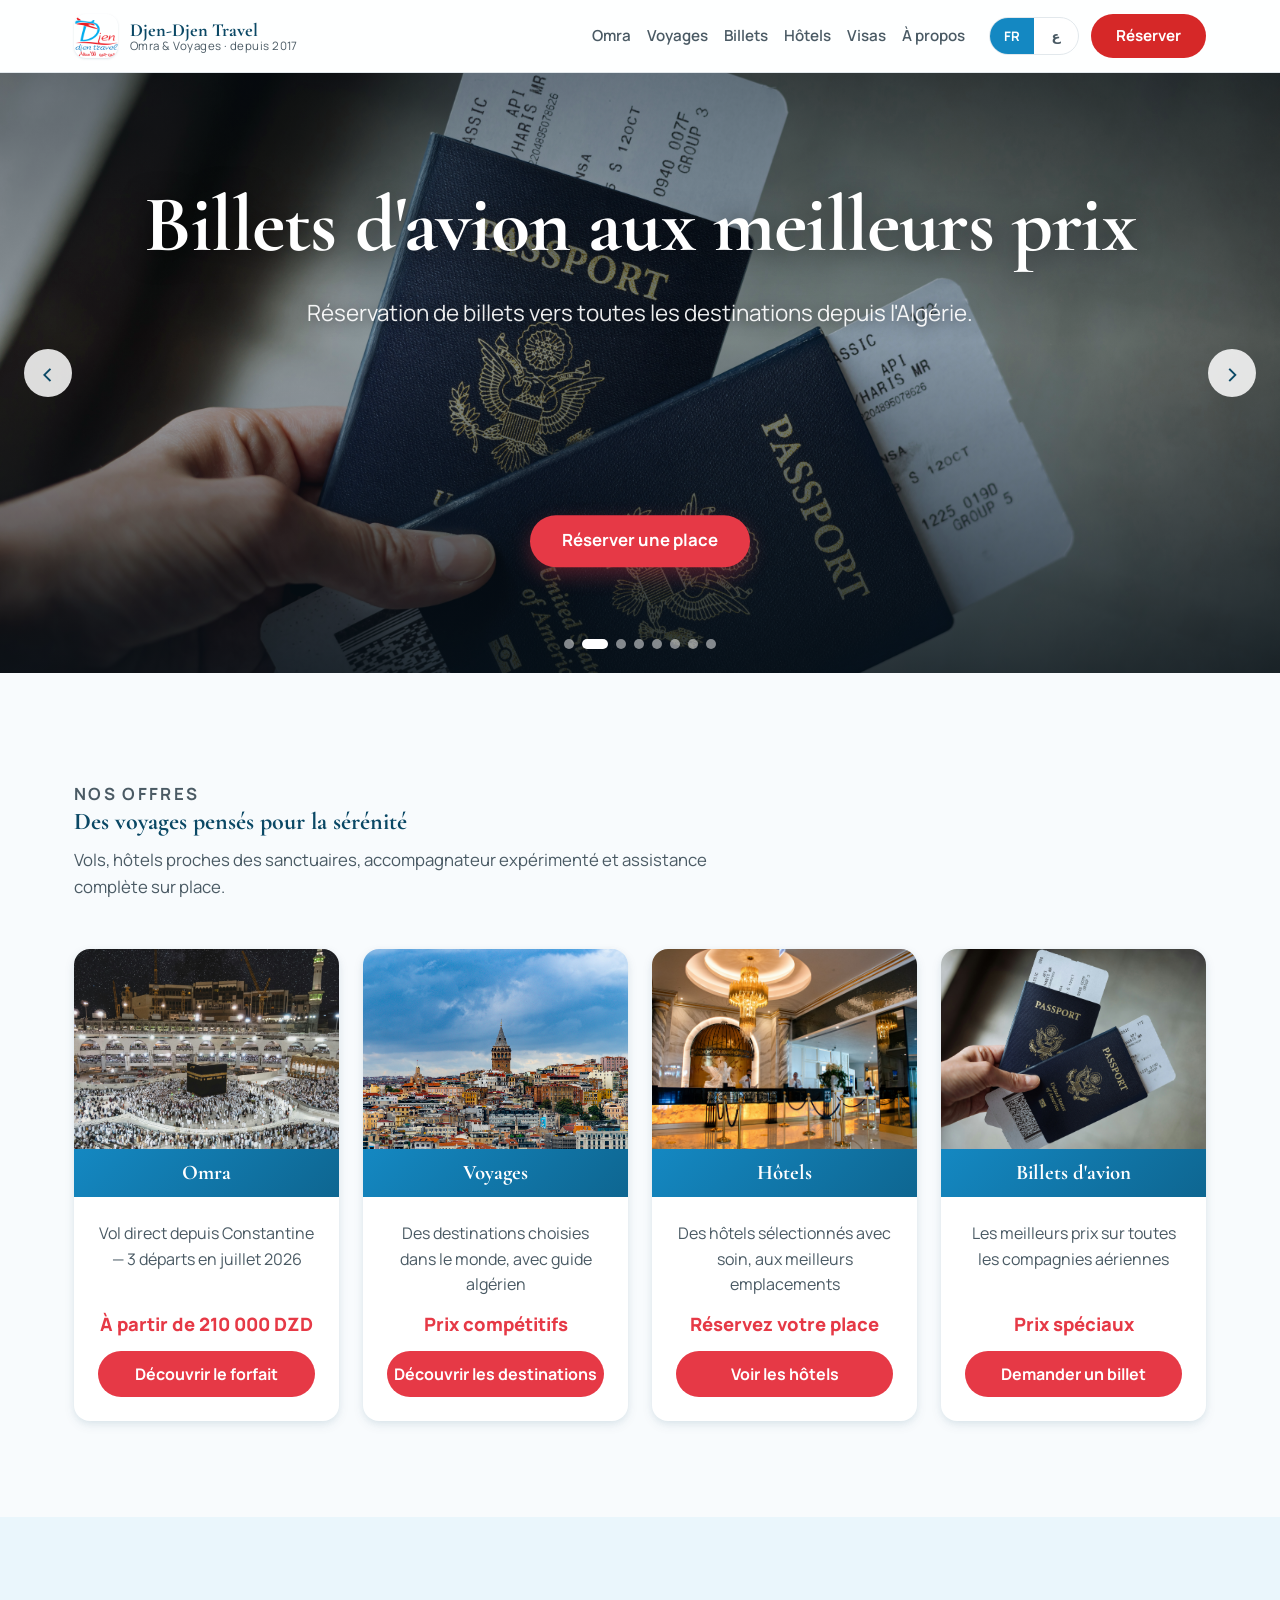
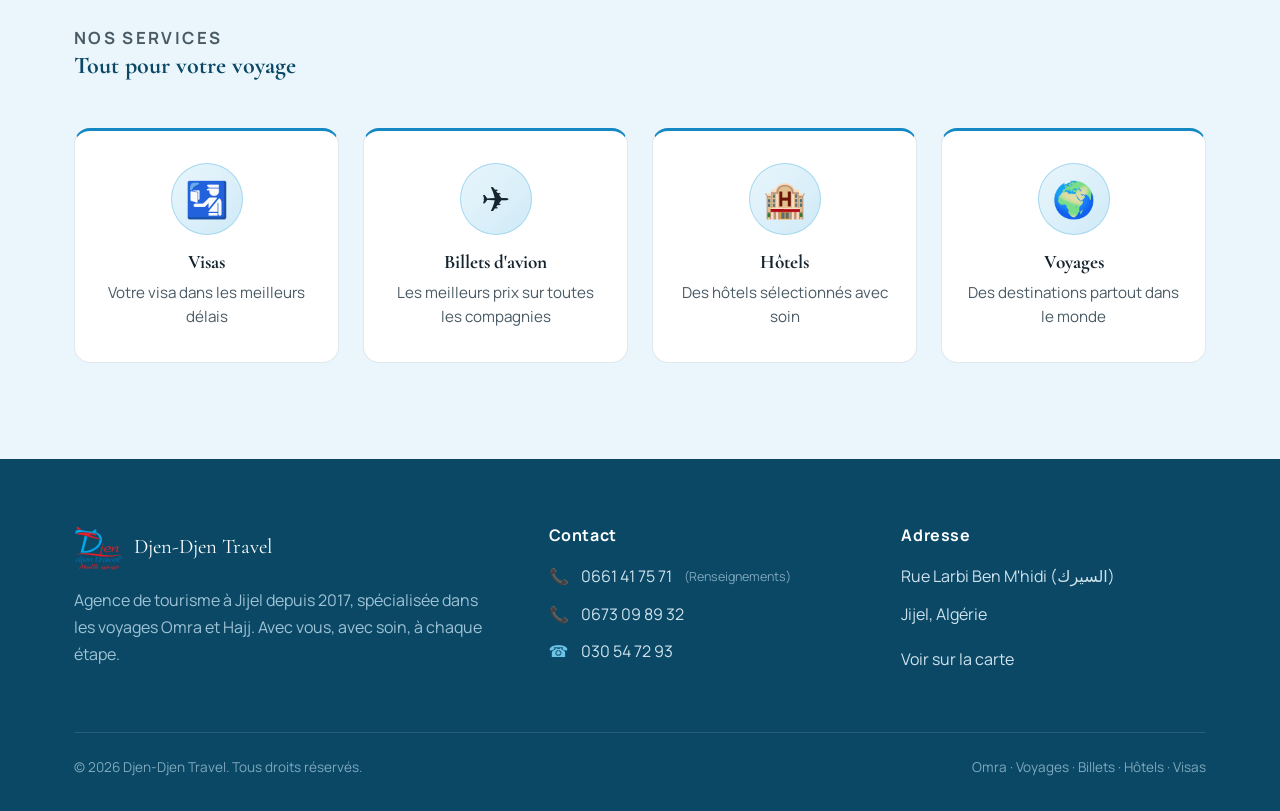
==== website/index.html @ 64f0376a "Replace homepage package card with 4-card offers grid - Offers grid (4 cols desktop, 2x2 mobile) rep" ====
<!DOCTYPE html>
<html lang="fr" dir="ltr">
<head>
  <meta charset="UTF-8" />
  <meta name="viewport" content="width=device-width, initial-scale=1" />

  <!-- ============ SEO (FR primary) ============ -->
  <title>Djen-Djen Travel — Agence de voyage Omra & Hajj à Jijel</title>
  <meta name="description" content="Djen-Djen Travel, agence de tourisme à Jijel depuis 2017, spécialisée dans les voyages Omra et Hajj. Nous vous accompagnons avec soin à chaque étape de votre voyage vers les Lieux Saints." />
  <meta name="keywords" content="Omra, Hajj, Jijel, Algérie, agence de voyage, pèlerinage, عمرة, حج, جيجل" />
  <meta name="author" content="Djen-Djen Travel" />
  <meta name="theme-color" content="#1488C2" />

  <!-- Arabic SEO -->
  <meta name="description:ar" content="وكالة جن جن للسياحة والأسفار في جيجل منذ 2017، متخصّصة في رحلات العمرة والحج. نرافقك بعناية في كل خطوة نحو البيت العتيق." />

  <!-- Open Graph -->
  <meta property="og:type" content="website" />
  <meta property="og:title" content="Djen-Djen Travel — Omra & Hajj | وكالة جن جن للسياحة والأسفار" />
  <meta property="og:description" content="Nous vous accompagnons dans le voyage le plus précieux de votre vie, avec soin à chaque étape." />
  <meta property="og:locale" content="fr_DZ" />
  <meta property="og:locale:alternate" content="ar_DZ" />
  <link rel="canonical" href="https://www.djendjen-travel.dz/" />

  <!-- ============ Fonts ============ -->
  <link rel="preconnect" href="https://fonts.googleapis.com" />
  <link rel="preconnect" href="https://fonts.gstatic.com" crossorigin />
  <link href="https://fonts.googleapis.com/css2?family=Cormorant+Garamond:wght@500;600;700&family=Manrope:wght@400;500;600;700;800&family=Amiri:wght@400;700&family=Tajawal:wght@400;500;700&display=swap" rel="stylesheet" />

  <link rel="stylesheet" href="css/tokens.css" />
  <link rel="stylesheet" href="css/styles.css" />
  <link rel="stylesheet" href="css/index.css?v=2" />
</head>
<body>

  <!-- ===================== NAVBAR ===================== -->
  <header class="nav" id="nav">
    <div class="container nav__inner">
      <a class="nav__brand" href="#" aria-label="Djen-Djen Travel">
        <img class="nav__logo" src="logo.png" alt="Djen-Djen Travel" width="44" height="44" />
        <span class="nav__brand-text">
          <span class="nav__brand-name" data-fr="Djen-Djen Travel" data-ar="جن جن للسياحة">Djen-Djen Travel</span>
          <span class="nav__brand-sub" data-fr="Omra &amp; Voyages · depuis 2017" data-ar="عمرة ورحلات · منذ 2017">Omra &amp; Voyages · depuis 2017</span>
        </span>
      </a>

      <nav aria-label="Principale">
        <ul class="nav__links">
          <li><a href="umrah.html" data-fr="Omra" data-ar="العمرة">Omra</a></li>
          <li><a href="voyages.html" data-fr="Voyages" data-ar="الرحلات">Voyages</a></li>
          <li><a href="#req=billets" data-booking data-subject-fr="Demande de billet" data-subject-ar="طلب تذكرة سفر" data-fr="Billets" data-ar="تذاكر السفر">Billets</a></li>
          <li><a href="#req=hotels" data-booking data-subject-fr="Réservation d'hôtel" data-subject-ar="طلب حجز فندق" data-fr="Hôtels" data-ar="الفنادق">Hôtels</a></li>
          <li><a href="visas.html" data-fr="Visas" data-ar="التأشيرات">Visas</a></li>
          <li><a href="apropos.html" data-fr="À propos" data-ar="من نحن">À propos</a></li>
        </ul>
      </nav>

      <div class="nav__actions">
        <div class="lang-switch" role="group" aria-label="Language / اللغة">
          <button type="button" data-lang="fr" aria-pressed="true">FR</button>
          <button type="button" data-lang="ar" aria-pressed="false">ع</button>
        </div>
        <button class="btn btn--urgent btn--book" type="button" data-booking data-subject-fr="Réservation" data-subject-ar="طلب حجز" data-fr="Réserver" data-ar="احجز الآن">Réserver</button>
        <button class="nav__toggle" id="navToggle" aria-label="Menu" aria-expanded="false"><span></span></button>
      </div>
    </div>
  </header>

  <main>
    <!-- ===================== HERO ===================== -->
    <section class="hero-slider">
      <div class="hero-slides" aria-hidden="true">
        <img class="is-active" src="assets/images/kaaba.jpg" alt="" loading="eager" />
        <img src="assets/images/plane.jpg" alt="" loading="lazy" />
        <img src="assets/images/hotel.jpg" alt="" loading="lazy" />
        <img src="assets/images/istanbul.jpg" alt="" loading="lazy" />
        <img src="assets/images/sharm.jpg" alt="" loading="lazy" />
        <img src="assets/images/baku.jpg" alt="" loading="lazy" />
        <img src="assets/images/malaysia.jpg" alt="" loading="lazy" />
        <img src="assets/images/passport.jpg" alt="" loading="lazy" />
      </div>

      <div class="hero-content">
        <div class="hero-texts">
          <div class="hero-text is-active">
            <h1 class="hero__title" data-fr="Votre voyage vers la Maison Sacrée" data-ar="رحلتك إلى البيت العتيق">Votre voyage vers la Maison Sacrée</h1>
            <p class="hero__lede" data-fr="Nous vous accompagnons dans le voyage le plus précieux de votre vie, à chaque étape." data-ar="نرافقك في أهم رحلة في حياتك، بعناية في كل خطوة">Nous vous accompagnons dans le voyage le plus précieux de votre vie, à chaque étape.</p>
          </div>
          <div class="hero-text">
            <h1 class="hero__title" data-fr="Billets d'avion aux meilleurs prix" data-ar="تذاكر السفر بأفضل الأسعار">Billets d'avion aux meilleurs prix</h1>
            <p class="hero__lede" data-fr="Réservation de billets vers toutes les destinations depuis l'Algérie." data-ar="حجز تذاكر لجميع الوجهات من الجزائر">Réservation de billets vers toutes les destinations depuis l'Algérie.</p>
          </div>
          <div class="hero-text">
            <h1 class="hero__title" data-fr="Des hôtels choisis avec soin" data-ar="فنادق مختارة بعناية">Des hôtels choisis avec soin</h1>
            <p class="hero__lede" data-fr="Un séjour confortable dans les meilleurs hôtels du monde." data-ar="إقامة مريحة في أفضل الفنادق حول العالم">Un séjour confortable dans les meilleurs hôtels du monde.</p>
          </div>
          <div class="hero-text">
            <h1 class="hero__title" data-fr="Découvrez Istanbul" data-ar="اكتشف إسطنبول">Découvrez Istanbul</h1>
            <p class="hero__lede" data-fr="7 jours de beauté et d'histoire avec Turkish Airlines." data-ar="7 أيام من الجمال والتاريخ مع Turkish Airlines">7 jours de beauté et d'histoire avec Turkish Airlines.</p>
          </div>
          <div class="hero-text">
            <h1 class="hero__title" data-fr="Charm el-Cheikh — soleil & mer" data-ar="شرم الشيخ — الشمس والبحر">Charm el-Cheikh — soleil &amp; mer</h1>
            <p class="hero__lede" data-fr="9 ou 10 nuits All Inclusive, de juillet à septembre." data-ar="9 أو 10 ليالي All Inclusive من جويلية إلى سبتمبر">9 ou 10 nuits All Inclusive, de juillet à septembre.</p>
          </div>
          <div class="hero-text">
            <h1 class="hero__title" data-fr="Bakou — le joyau de l'Azerbaïdjan" data-ar="باكو — جوهرة أذربيجان">Bakou — le joyau de l'Azerbaïdjan</h1>
            <p class="hero__lede" data-fr="8 jours de découverte avec un guide algérien." data-ar="8 أيام من الاكتشاف مع مرشد جزائري">8 jours de découverte avec un guide algérien.</p>
          </div>
          <div class="hero-text">
            <h1 class="hero__title" data-fr="Malaisie + Vietnam" data-ar="ماليزيا + فيتنام">Malaisie + Vietnam</h1>
            <p class="hero__lede" data-fr="14 nuits au cœur de l'Asie du Sud-Est." data-ar="14 ليلة في قلب جنوب شرق آسيا">14 nuits au cœur de l'Asie du Sud-Est.</p>
          </div>
          <div class="hero-text">
            <h1 class="hero__title" data-fr="Les visas en toute simplicité" data-ar="التأشيرات بكل سهولة">Les visas en toute simplicité</h1>
            <p class="hero__lede" data-fr="Nous gérons votre dossier de visa de A à Z." data-ar="نتكفل بملف تأشيرتك من أول خطوة لآخرها">Nous gérons votre dossier de visa de A à Z.</p>
          </div>
        </div>
        <a href="#request" class="btn-primary" data-booking data-subject-fr="Réservation Omra" data-subject-ar="طلب حجز عمرة" data-fr="Réserver une place" data-ar="احجز مكانك">Réserver une place</a>
      </div>

      <button type="button" class="hero-prev" aria-label="Précédent">&#8249;</button>
      <button type="button" class="hero-next" aria-label="Suivant">&#8250;</button>
      <div class="hero-dots"></div>
    </section>

    <!-- ===================== PACKAGES ===================== -->
    <section class="section" id="packages">
      <div class="container">
        <div class="section-head">
          <p class="eyebrow" data-fr="Nos offres" data-ar="عروضنا">Nos offres</p>
          <h2 data-fr="Des voyages pensés pour la sérénité" data-ar="رحلات مُعدّة من أجل راحتك">Des voyages pensés pour la sérénité</h2>
          <p data-fr="Vols, hôtels proches des sanctuaires, accompagnateur expérimenté et assistance complète sur place." data-ar="رحلات جوية، فنادق قريبة من الحرمين، مرافق ذو خبرة ومساعدة كاملة في عين المكان.">
            Vols, hôtels proches des sanctuaires, accompagnateur expérimenté et assistance complète sur place.
          </p>
        </div>

        <div class="home-offers">
          <!-- Omra -->
          <article class="home-offer">
            <div class="home-offer__media"><img src="images/mecca-hero.jpg" alt="" loading="lazy" /></div>
            <div class="home-offer__header">
              <h3 class="home-offer__title" data-fr="Omra" data-ar="العمرة">Omra</h3>
            </div>
            <div class="home-offer__body">
              <p class="home-offer__desc" data-fr="Vol direct depuis Constantine — 3 départs en juillet 2026" data-ar="رحلة مباشرة من قسنطينة — 3 انطلاقات جويلية 2026">Vol direct depuis Constantine — 3 départs en juillet 2026</p>
              <p class="home-offer__price" data-fr="À partir de 210 000 DZD" data-ar="من 210 000 DZD">À partir de 210 000 DZD</p>
              <a class="home-offer__cta" href="umrah.html" data-fr="Découvrir le forfait" data-ar="اكتشف الباقة">Découvrir le forfait</a>
            </div>
          </article>

          <!-- Voyages -->
          <article class="home-offer">
            <div class="home-offer__media"><img src="assets/images/istanbul.jpg" alt="" loading="lazy" /></div>
            <div class="home-offer__header">
              <h3 class="home-offer__title" data-fr="Voyages" data-ar="الرحلات السياحية">Voyages</h3>
            </div>
            <div class="home-offer__body">
              <p class="home-offer__desc" data-fr="Des destinations choisies dans le monde, avec guide algérien" data-ar="وجهات مختارة حول العالم مع مرشد جزائري">Des destinations choisies dans le monde, avec guide algérien</p>
              <p class="home-offer__price" data-fr="Prix compétitifs" data-ar="أسعار تنافسية">Prix compétitifs</p>
              <a class="home-offer__cta" href="voyages.html" data-fr="Découvrir les destinations" data-ar="اكتشف الوجهات">Découvrir les destinations</a>
            </div>
          </article>

          <!-- Hôtels -->
          <article class="home-offer">
            <div class="home-offer__media"><img src="assets/images/hotel.jpg" alt="" loading="lazy" /></div>
            <div class="home-offer__header">
              <h3 class="home-offer__title" data-fr="Hôtels" data-ar="الفنادق">Hôtels</h3>
            </div>
            <div class="home-offer__body">
              <p class="home-offer__desc" data-fr="Des hôtels sélectionnés avec soin, aux meilleurs emplacements" data-ar="فنادق مختارة بعناية في أفضل المواقع">Des hôtels sélectionnés avec soin, aux meilleurs emplacements</p>
              <p class="home-offer__price" data-fr="Réservez votre place" data-ar="احجز مكانك">Réservez votre place</p>
              <a class="home-offer__cta" href="hotels.html" data-fr="Voir les hôtels" data-ar="تصفح الفنادق">Voir les hôtels</a>
            </div>
          </article>

          <!-- Billets -->
          <article class="home-offer">
            <div class="home-offer__media"><img src="assets/images/plane.jpg" alt="" loading="lazy" /></div>
            <div class="home-offer__header">
              <h3 class="home-offer__title" data-fr="Billets d'avion" data-ar="تذاكر السفر">Billets d'avion</h3>
            </div>
            <div class="home-offer__body">
              <p class="home-offer__desc" data-fr="Les meilleurs prix sur toutes les compagnies aériennes" data-ar="أفضل الأسعار على جميع الخطوط الجوية">Les meilleurs prix sur toutes les compagnies aériennes</p>
              <p class="home-offer__price" data-fr="Prix spéciaux" data-ar="أسعار خاصة">Prix spéciaux</p>
              <a class="home-offer__cta" href="billets.html" data-fr="Demander un billet" data-ar="اطلب تذكرة">Demander un billet</a>
            </div>
          </article>
        </div>
      </div>
    </section>

    <!-- ===================== SERVICES ===================== -->
    <section class="section home-services">
      <div class="container">
        <div class="section-head">
          <p class="eyebrow" data-fr="Nos services" data-ar="خدماتنا">Nos services</p>
          <h2 data-fr="Tout pour votre voyage" data-ar="كل ما تحتاجه لسفرك">Tout pour votre voyage</h2>
        </div>
        <div class="home-services__grid">
          <a class="home-service" href="visas.html">
            <span class="home-service__ic" aria-hidden="true">🛂</span>
            <h3 data-fr="Visas" data-ar="التأشيرات">Visas</h3>
            <p data-fr="Votre visa dans les meilleurs délais" data-ar="نحضّل فيزاك في أقل وقت">Votre visa dans les meilleurs délais</p>
          </a>
          <a class="home-service" href="#" data-booking data-subject-fr="Billets d'avion" data-subject-ar="طلب تذكرة سفر">
            <span class="home-service__ic" aria-hidden="true">✈️</span>
            <h3 data-fr="Billets d'avion" data-ar="تذاكر السفر">Billets d'avion</h3>
            <p data-fr="Les meilleurs prix sur toutes les compagnies" data-ar="أفضل الأسعار على جميع الخطوط">Les meilleurs prix sur toutes les compagnies</p>
          </a>
          <a class="home-service" href="#" data-booking data-subject-fr="Réservation d'hôtel" data-subject-ar="طلب حجز فندق">
            <span class="home-service__ic" aria-hidden="true">🏨</span>
            <h3 data-fr="Hôtels" data-ar="الفنادق">Hôtels</h3>
            <p data-fr="Des hôtels sélectionnés avec soin" data-ar="فنادق مختارة بعناية">Des hôtels sélectionnés avec soin</p>
          </a>
          <a class="home-service" href="voyages.html">
            <span class="home-service__ic" aria-hidden="true">🌍</span>
            <h3 data-fr="Voyages" data-ar="الرحلات السياحية">Voyages</h3>
            <p data-fr="Des destinations partout dans le monde" data-ar="وجهات حول العالم">Des destinations partout dans le monde</p>
          </a>
        </div>
      </div>
    </section>

  </main>

  <!-- ===================== FOOTER ===================== -->
  <footer class="footer">
    <div class="container">
      <div class="footer__grid">
        <div>
          <div class="footer__brand">
            <img class="footer__logo" src="logo.png" alt="Djen-Djen Travel" width="48" height="48" />
            <span class="footer__name" data-fr="Djen-Djen Travel" data-ar="جن جن للسياحة والأسفار">Djen-Djen Travel</span>
          </div>
          <p data-fr="Agence de tourisme à Jijel depuis 2017, spécialisée dans les voyages Omra et Hajj. Avec vous, avec soin, à chaque étape." data-ar="وكالة سياحة بجيجل منذ 2017، متخصّصة في رحلات العمرة والحج. معك، وبعناية، في كل خطوة.">
            Agence de tourisme à Jijel depuis 2017, spécialisée dans les voyages Omra et Hajj. Avec vous, avec soin, à chaque étape.
          </p>
        </div>

        <div>
          <h4 data-fr="Contact" data-ar="اتصل بنا">Contact</h4>
          <ul class="footer__contact">
            <li><span class="ico">📞</span> <a href="tel:+213661417571"><bdi>0661 41 75 71</bdi></a> <span class="footer__tag" data-fr="(Renseignements)" data-ar="(للاستفسار)">(للاستفسار)</span></li>
            <li><span class="ico">📞</span> <a href="tel:+213673098932"><bdi>0673 09 89 32</bdi></a></li>
            <li><span class="ico">☎️</span> <a href="tel:+213030547293"><bdi>030 54 72 93</bdi></a></li>
          </ul>
        </div>

        <div>
          <h4 data-fr="Adresse" data-ar="العنوان">Adresse</h4>
          <ul>
            <li data-fr="Rue Larbi Ben M'hidi (السيرك)" data-ar="شارع العربي بن مهيدي (السيرك)">Rue Larbi Ben M'hidi (السيرك)</li>
            <li data-fr="Jijel, Algérie" data-ar="جيجل، الجزائر">Jijel, Algérie</li>
            <li style="margin-top:8px;"><a href="#" data-fr="Voir sur la carte" data-ar="عرض على الخريطة">Voir sur la carte →</a></li>
          </ul>
        </div>
      </div>

      <div class="footer__bottom">
        <span data-fr="© 2026 Djen-Djen Travel. Tous droits réservés." data-ar="© 2026 جن جن للسياحة والأسفار. جميع الحقوق محفوظة.">© 2026 Djen-Djen Travel. Tous droits réservés.</span>
        <span data-fr="Omra · Voyages · Billets · Hôtels · Visas" data-ar="عمرة · رحلات · تذاكر · فنادق · تأشيرات">Omra · Voyages · Billets · Hôtels · Visas</span>
      </div>
    </div>
  </footer>

  <!-- Uploadcare file uploader -->
  <script>UPLOADCARE_PUBLIC_KEY = "7f2d6ea226a5ab97ef6e";</script>
  <script src="https://ucarecdn.com/libs/widget/3.x/uploadcare.full.min.js" charset="utf-8"></script>
  <script src="js/main.js"></script>
  <script src="js/booking.js?v=3"></script>
</body>
</html>
---- website/css/tokens.css ----
/* =====================================================================
   Djen-Djen Travel — Design Tokens
   The single source of truth for colors, typography, spacing & radius.
   Blue leads. Red = sharp accent only. Gold = premium moments only.
   ===================================================================== */

:root {
  /* ---- Primary — Sky Blue (calm, sky, trust) ---- */
  --blue-50:  #EAF6FC;
  --blue-100: #CFEAF7;
  --blue-200: #A6D9F0;
  --blue-300: #6CC4E8;
  --blue-400: #38ABDB;
  --blue-500: #1488C2;  /* base */
  --blue-700: #0E6691;
  --blue-900: #0A4865;

  /* ---- Gold — premium accent (use sparingly) ---- */
  --gold-200: #F6EDD7;
  --gold-400: #DDBE7E;
  --gold-600: #B8893B;
  --gold-800: #8A6A22;

  /* ---- Red — sharp accent only (urgency / single CTA) ---- */
  --red-100: #FBE9E9;
  --red-300: #EE8A8A;
  --red-500: #D62828;
  --red-700: #9E1C1C;

  /* ---- Neutrals (light mode) ---- */
  --ink:      #15242E;   /* primary text */
  --ink-soft: #4A5A64;   /* secondary text */
  --line:     #E2E8EC;   /* hairlines / borders */
  --surface:  #FFFFFF;   /* cards */
  --bg:       #F8FBFD;   /* page background */
  --bg-tint:  #EAF6FC;   /* soft blue wash */

  /* ---- Typography ---- */
  --font-display: "Cormorant Garamond", Georgia, serif;
  --font-body:    "Manrope", system-ui, -apple-system, sans-serif;
  --font-ar-display: "Amiri", "Cormorant Garamond", serif;
  --font-ar-body:    "Tajawal", "Manrope", system-ui, sans-serif;

  /* Active stacks — swapped by [dir] below */
  --font-heading: var(--font-display);
  --font-text:    var(--font-body);
  --lh-body: 1.6;

  /* ---- Spacing — 8px base scale ---- */
  --sp-1: 4px;
  --sp-2: 8px;
  --sp-3: 12px;
  --sp-4: 16px;
  --sp-6: 24px;
  --sp-8: 32px;
  --sp-12: 48px;
  --sp-16: 64px;
  --sp-24: 96px;

  /* ---- Radius — soft, never sharp ---- */
  --r-sm: 8px;
  --r-md: 12px;
  --r-lg: 16px;
  --r-pill: 100px;

  /* ---- Layout ---- */
  --container: 1180px;
  --gutter: 24px;

  /* ---- Elevation ---- */
  --shadow-sm: 0 1px 2px rgba(10, 72, 101, .06), 0 1px 3px rgba(10, 72, 101, .08);
  --shadow-md: 0 4px 12px rgba(10, 72, 101, .08), 0 2px 6px rgba(10, 72, 101, .06);
  --shadow-lg: 0 16px 40px rgba(10, 72, 101, .14);

  --focus-ring: 0 0 0 3px rgba(20, 136, 194, .35);
}

/* Arabic activates the Arabic font stacks + roomier line-height */
[dir="rtl"] {
  --font-heading: var(--font-ar-display);
  --font-text:    var(--font-ar-body);
  --lh-body: 1.95; /* Arabic line-height ≥ 1.9 */
}
---- website/css/styles.css ----
/* =====================================================================
   Djen-Djen Travel — Components & Layout
   Built with CSS logical properties so RTL mirrors automatically.
   ===================================================================== */

*, *::before, *::after { box-sizing: border-box; }

html { -webkit-text-size-adjust: 100%; scroll-behavior: smooth; }

body {
  margin: 0;
  font-family: var(--font-text);
  line-height: var(--lh-body);
  color: var(--ink);
  background: var(--bg);
  -webkit-font-smoothing: antialiased;
}

img { max-width: 100%; display: block; }
a { color: inherit; text-decoration: none; }
button { font-family: inherit; cursor: pointer; }

h1, h2, h3 {
  font-family: var(--font-heading);
  color: var(--blue-900);
  line-height: 1.15;
  margin: 0;
  font-weight: 700;
}
[dir="rtl"] h1, [dir="rtl"] h2, [dir="rtl"] h3 { line-height: 1.5; }

/* Keep numerals, prices & dates LTR even inside RTL lines */
.num, bdi { direction: ltr; unicode-bidi: isolate; }

/* ---- Layout helpers ---- */
.container {
  width: 100%;
  max-width: var(--container);
  margin-inline: auto;
  padding-inline: var(--gutter);
}
.section { padding-block: var(--sp-24); }
.eyebrow {
  font-family: var(--font-text);
  text-transform: uppercase;
  letter-spacing: .14em;
  font-size: .8rem;
  font-weight: 700;
  color: var(--blue-500);
  margin: 0 0 var(--sp-3);
}
[dir="rtl"] .eyebrow { letter-spacing: 0; }
.section-head { max-width: 640px; margin-block-end: var(--sp-12); }
.section-head p { color: var(--ink-soft); font-size: 1.05rem; margin: var(--sp-3) 0 0; }

/* =====================================================================
   Navigation
   ===================================================================== */
.nav {
  position: sticky; top: 0; z-index: 50;
  background: rgba(255, 255, 255, .85);
  backdrop-filter: saturate(180%) blur(12px);
  border-block-end: 1px solid var(--line);
}
.nav__inner {
  display: flex; align-items: center; gap: var(--sp-6);
  min-height: 72px;
}
.nav__brand { display: flex; align-items: center; gap: var(--sp-3); margin-inline-end: auto; }
.nav__logo {
  height: 44px; width: 44px; object-fit: cover;
  border-radius: var(--r-md); box-shadow: var(--shadow-sm);
}
.nav__brand-text { display: flex; flex-direction: column; line-height: 1.1; }
.nav__brand-name { font-family: var(--font-heading); font-weight: 700; color: var(--blue-900); font-size: 1.15rem; }
.nav__brand-sub { font-size: .72rem; color: var(--ink-soft); letter-spacing: .04em; }

.nav__links { display: flex; align-items: center; gap: var(--sp-4); list-style: none; margin: 0; padding: 0; }
.nav__links a {
  font-weight: 600; font-size: .95rem; color: var(--ink-soft); white-space: nowrap;
  padding-block: var(--sp-2); position: relative; transition: color .15s;
}
.nav__links a:hover { color: var(--blue-700); }
.nav__links a::after {
  content: ""; position: absolute; inset-block-end: 0; inset-inline: 0;
  height: 2px; background: var(--blue-500); transform: scaleX(0);
  transition: transform .18s;
}
.nav__links a:hover::after { transform: scaleX(1); }

.nav__actions { display: flex; align-items: center; gap: var(--sp-3); }

/* Language switch */
.lang-switch {
  display: inline-flex; border: 1px solid var(--line);
  border-radius: var(--r-pill); overflow: hidden; background: var(--surface);
}
.lang-switch button {
  border: 0; background: transparent; padding: var(--sp-2) var(--sp-3);
  font-weight: 700; font-size: .82rem; color: var(--ink-soft);
  min-width: 44px; min-height: 36px;
}
.lang-switch button[aria-pressed="true"] { background: var(--blue-500); color: #fff; }

/* Mobile menu toggle */
.nav__toggle {
  display: none; border: 1px solid var(--line); background: var(--surface);
  width: 44px; height: 44px; border-radius: var(--r-md); align-items: center; justify-content: center;
}
.nav__toggle span, .nav__toggle span::before, .nav__toggle span::after {
  content: ""; display: block; width: 18px; height: 2px; background: var(--blue-900); position: relative;
}
.nav__toggle span::before { position: absolute; top: -6px; }
.nav__toggle span::after  { position: absolute; top: 6px; }

/* =====================================================================
   Buttons — pill-shaped, 44px min hit target
   ===================================================================== */
.btn {
  display: inline-flex; align-items: center; justify-content: center; gap: var(--sp-2);
  min-height: 44px; padding: 0 var(--sp-6);
  border-radius: var(--r-pill); border: 1px solid transparent;
  font-family: var(--font-text); font-weight: 700; font-size: .95rem;
  line-height: 1; transition: transform .12s, background .15s, box-shadow .15s, color .15s;
  white-space: nowrap;
}
.btn:active { transform: translateY(1px); }
.btn:focus-visible { outline: none; box-shadow: var(--focus-ring); }

.btn--primary   { background: var(--blue-500); color: #fff; }
.btn--primary:hover   { background: var(--blue-700); box-shadow: var(--shadow-md); }

.btn--secondary { background: var(--blue-50); color: var(--blue-700); border-color: var(--blue-200); }
.btn--secondary:hover { background: var(--blue-100); }

.btn--premium   { background: linear-gradient(135deg, var(--gold-400), var(--gold-600)); color: #3a2c08; }
.btn--premium:hover   { box-shadow: 0 6px 18px rgba(184, 137, 59, .35); }

.btn--urgent    { background: var(--red-500); color: #fff; }
.btn--urgent:hover    { background: var(--red-700); box-shadow: 0 6px 18px rgba(214, 40, 40, .3); }

/* Channel buttons: WhatsApp (brand green) + Messenger (Sakīna blue) */
.btn--whatsapp  { background: #25D366; color: #fff; min-height: 50px; }
.btn--whatsapp:hover  { background: #1EBE5A; box-shadow: 0 6px 18px rgba(37, 211, 102, .3); }
.btn--messenger { background: var(--blue-500); color: #fff; min-height: 50px; }
.btn--messenger:hover { background: var(--blue-700); box-shadow: 0 6px 18px rgba(20, 136, 194, .3); }

.btn--ghost     { background: transparent; color: var(--blue-700); border-color: transparent; }
.btn--ghost:hover     { background: var(--blue-50); }

.btn--disabled, .btn:disabled {
  background: var(--line); color: #9AA7AE; cursor: not-allowed; box-shadow: none;
}
.btn--disabled:active, .btn:disabled:active { transform: none; }

.btn--lg { min-height: 52px; padding: 0 var(--sp-8); font-size: 1.05rem; }
.btn--block { width: 100%; }

/* =====================================================================
   Hero
   ===================================================================== */
/* Full-width hero slider */
.hero-slider { position: relative; display: block; width: 100%; height: 600px; overflow: hidden; background: var(--blue-900); }
.hero-slides { position: absolute; top: 0; left: 0; width: 100%; height: 100%; z-index: 0; }
.hero-slides img {
  position: absolute; top: 0; left: 0; width: 100%; height: 100%;
  object-fit: cover; object-position: center 30%;
  opacity: 0; transition: opacity 1s ease; filter: brightness(1.05) contrast(1.05);
}
.hero-slides img[src*="hotel"] { object-position: center 20%; }
.hero-slides img[src*="airport"] { object-position: center 60%; }
.hero-slides img[src*="kaaba"] { object-position: center 40%; }
.hero-slides img.is-active { opacity: 1; }
.hero-slider::after {
  content: ""; position: absolute; inset: 0; z-index: 1;
  background: rgba(0, 0, 0, .35); pointer-events: none;
}

.hero-content {
  position: absolute; top: 50%; left: 50%; transform: translate(-50%, -50%);
  z-index: 10; text-align: center; color: #fff; width: 80%;
}
/* Per-slide texts (fade in sync with the image) */
.hero-texts { display: grid; margin-block-end: var(--sp-6); }
.hero-text { grid-area: 1 / 1; opacity: 0; transition: opacity .6s ease; pointer-events: none; }
.hero-text.is-active { opacity: 1; pointer-events: auto; }

.hero-content .hero__title { font-size: clamp(2.4rem, 6vw, 4rem); color: #fff; }
.hero-content .hero__title .accent { color: var(--gold-400); display: block; }
.hero-content .hero__lede {
  font-size: 1.2rem; color: rgba(255, 255, 255, .92);
  max-width: 56ch; margin: var(--sp-6) auto var(--sp-8);
}

.btn-primary {
  display: inline-flex; align-items: center; justify-content: center;
  min-height: 52px; padding: 0 var(--sp-8); border-radius: var(--r-pill);
  background: var(--blue-500); color: #fff; font-weight: 700; font-size: 1.05rem;
  border: 0; cursor: pointer; transition: background .15s, box-shadow .15s;
}
.btn-primary:hover { background: var(--blue-700); box-shadow: var(--shadow-md); }
.btn-primary:focus-visible { outline: none; box-shadow: var(--focus-ring); }

/* Arrows */
.hero-prev, .hero-next {
  position: absolute; top: 50%; transform: translateY(-50%); z-index: 3;
  width: 48px; height: 48px; border-radius: var(--r-pill); border: 0; cursor: pointer;
  background: rgba(255, 255, 255, .85); color: var(--blue-900);
  font-size: 1.8rem; line-height: 1; display: flex; align-items: center; justify-content: center;
  transition: background .15s;
}
.hero-prev:hover, .hero-next:hover { background: #fff; }
.hero-prev:focus-visible, .hero-next:focus-visible { outline: none; box-shadow: var(--focus-ring); }
.hero-prev { inset-inline-start: var(--sp-6); }
.hero-next { inset-inline-end: var(--sp-6); }

/* Dots */
.hero-dots {
  position: absolute; inset-block-end: var(--sp-6); inset-inline: 0; z-index: 3;
  display: flex; gap: var(--sp-2); justify-content: center;
}
.hero-dots button {
  width: 10px; height: 10px; border-radius: var(--r-pill); border: 0; padding: 0;
  background: rgba(255, 255, 255, .5); cursor: pointer; transition: width .2s, background .2s;
}
.hero-dots button.is-active { width: 26px; background: #fff; }
.hero-dots button:focus-visible { outline: none; box-shadow: var(--focus-ring); }

/* =====================================================================
   Package cards
   ===================================================================== */
.grid-cards { display: grid; grid-template-columns: repeat(3, 1fr); gap: var(--gutter); }
.grid-cards--two { grid-template-columns: repeat(2, 1fr); max-width: 820px; margin-inline: auto; }
.grid-cards--one { grid-template-columns: minmax(0, 460px); justify-content: center; }
.card {
  background: var(--surface); border: 1px solid var(--line); border-radius: var(--r-lg);
  overflow: hidden; display: flex; flex-direction: column;
  box-shadow: var(--shadow-sm); transition: transform .18s, box-shadow .18s;
}
.card:hover { transform: translateY(-4px); box-shadow: var(--shadow-md); }

.card__media {
  aspect-ratio: 16/10; position: relative;
  background: linear-gradient(150deg, var(--blue-300), var(--blue-700));
  display: flex; align-items: center; justify-content: center;
}
.card__media .placeholder-icon { font-size: 2.6rem; opacity: .85; }
.card__img { position: absolute; inset: 0; width: 100%; height: 100%; object-fit: cover; }
.card__badge {
  position: absolute; inset-block-start: var(--sp-3); inset-inline-start: var(--sp-3);
  background: rgba(255,255,255,.92); color: var(--blue-700);
  font-size: .72rem; font-weight: 700; padding: var(--sp-1) var(--sp-3);
  border-radius: var(--r-pill); letter-spacing: .04em;
}
.card__badge--premium { background: linear-gradient(135deg, var(--gold-400), var(--gold-600)); color: #3a2c08; }
.card__badge--urgent  { background: var(--red-500); color: #fff; }

.card__body { padding: var(--sp-6); display: flex; flex-direction: column; gap: var(--sp-3); flex: 1; }
.card__title { font-size: 1.5rem; }
.card__meta { display: flex; align-items: center; gap: var(--sp-4); color: var(--ink-soft); font-size: .9rem; }
.stars { color: var(--gold-600); letter-spacing: 2px; }
.card__desc { color: var(--ink-soft); font-size: .95rem; margin: 0; flex: 1; }
.card__foot {
  display: flex; align-items: flex-end; justify-content: space-between; gap: var(--sp-4);
  margin-block-start: var(--sp-2);
}
.card__price small { display: block; font-size: .72rem; color: var(--ink-soft); text-transform: uppercase; letter-spacing: .08em; }
.card__price strong { font-family: var(--font-heading); font-size: 1.7rem; color: var(--blue-900); }
.card__price strong .cur { font-size: .9rem; color: var(--ink-soft); font-family: var(--font-text); }

/* Package details (umrah page) */
.info-list { list-style: none; margin: var(--sp-3) 0 0; padding: 0; display: grid; gap: var(--sp-2); }
.info-list li { position: relative; padding-inline-start: var(--sp-5); color: var(--ink); font-size: .95rem; }
.info-list li::before { content: "•"; position: absolute; inset-inline-start: 0; color: var(--blue-500); font-weight: 700; }
.card__note { margin: var(--sp-4) 0 0; font-size: .85rem; color: var(--ink-soft); font-style: italic; }
.tag-premium {
  display: inline-block; margin-block-end: var(--sp-3);
  background: linear-gradient(135deg, var(--gold-400), var(--gold-600)); color: #3a2c08;
  font-weight: 700; font-size: .72rem; letter-spacing: .06em;
  padding: var(--sp-1) var(--sp-3); border-radius: var(--r-pill);
}
.meal-note {
  margin-block-start: var(--gutter); background: var(--surface);
  border: 1px solid var(--line); border-inline-start: 4px solid var(--gold-400);
  border-radius: var(--r-lg); padding: var(--sp-8); box-shadow: var(--shadow-sm);
}
.meal-note h3 { font-size: 1.2rem; margin: 0 0 var(--sp-3); }
.meal-note > p { color: var(--ink-soft); margin: 0 0 var(--sp-2); }

.details-subhead { font-family: var(--font-heading); font-size: 1.5rem; color: var(--blue-900); margin: var(--sp-12) 0 var(--sp-6); }
.price-tables { display: grid; grid-template-columns: 1fr 1fr; gap: var(--gutter); }
.price-table {
  width: 100%; border-collapse: collapse; background: var(--surface);
  border: 1px solid var(--line); border-radius: var(--r-lg); overflow: hidden;
  box-shadow: var(--shadow-sm);
}
.price-table caption {
  font-family: var(--font-heading); font-weight: 700; font-size: 1.2rem;
  color: var(--blue-900); text-align: start; padding: var(--sp-4) var(--sp-6) 0;
}
.price-table th, .price-table td {
  padding: var(--sp-3) var(--sp-6); text-align: start; font-size: .95rem;
  border-block-start: 1px solid var(--line);
}
.price-table thead th {
  background: var(--blue-50); color: var(--blue-700); font-weight: 700;
  font-size: .82rem; text-transform: uppercase; letter-spacing: .04em;
}
.price-table tbody td:last-child { font-weight: 700; color: var(--blue-900); white-space: nowrap; }
.price-table tbody tr:nth-child(even) { background: var(--bg); }

@media (max-width: 720px) {
  .price-tables { grid-template-columns: 1fr; }
}

/* Visas page — sidebar + accordion */
.visas-layout { display: grid; grid-template-columns: 280px 1fr; gap: var(--sp-8); align-items: start; }

.visa-sidebar {
  display: grid; gap: var(--sp-1); position: sticky; top: 88px;
  background: var(--surface); border: 1px solid var(--line);
  border-radius: var(--r-lg); padding: var(--sp-3); box-shadow: var(--shadow-sm);
}
.visa-country {
  display: flex; align-items: center; gap: var(--sp-3); width: 100%;
  text-align: start; border: 0; background: transparent; cursor: pointer;
  font: inherit; font-weight: 600; color: var(--ink);
  padding: var(--sp-3) var(--sp-4); border-radius: var(--r-md);
  transition: background .15s, color .15s;
}
img.flag { display: block; border-radius: 3px; box-shadow: 0 0 0 1px rgba(10,72,101,.08); }
.visa-country .flag { width: 24px; height: 18px; }
.visa-country:hover { background: var(--blue-50); color: var(--blue-700); }
.visa-country.is-active { background: var(--blue-500); color: #fff; }
.visa-country:focus-visible { outline: none; box-shadow: var(--focus-ring); }

.visa-panel { min-width: 0; }
.visa-panel__section { display: none; }
.visa-panel__section.is-active { display: block; }
.visa-panel__title {
  font-family: var(--font-heading); font-size: 1.8rem; color: var(--blue-900);
  margin: 0 0 var(--sp-6); display: flex; align-items: center; gap: var(--sp-3);
}
.visa-panel__title .flag { width: 36px; height: 27px; }
.visa-panel__note {
  display: inline-block; margin: calc(var(--sp-4) * -1) 0 var(--sp-6);
  background: var(--gold-200); color: var(--gold-800); border: 1px solid var(--gold-400);
  font-weight: 700; font-size: .82rem; padding: var(--sp-1) var(--sp-3); border-radius: var(--r-pill);
}

.visa-row {
  border: 1px solid var(--line); border-radius: var(--r-md);
  margin-block-end: var(--sp-3); background: var(--surface); overflow: hidden;
}
.visa-row > summary {
  list-style: none; cursor: pointer; display: flex; align-items: center;
  justify-content: space-between; gap: var(--sp-4); padding: var(--sp-4) var(--sp-6);
  font-weight: 700; color: var(--ink);
}
.visa-row > summary::-webkit-details-marker { display: none; }
.visa-row > summary::after { content: "▾"; color: var(--blue-500); transition: transform .2s; margin-inline-start: var(--sp-2); }
.visa-row[open] > summary { background: var(--blue-50); }
.visa-row[open] > summary::after { transform: rotate(180deg); }
.visa-row > summary:focus-visible { outline: none; box-shadow: var(--focus-ring); }
.visa-row__type { flex: 1; }
.visa-row__price { font-family: var(--font-heading); font-size: 1.3rem; color: var(--blue-700); white-space: nowrap; }

.visa-row__body { padding: 0 var(--sp-6) var(--sp-6); display: grid; gap: var(--sp-4); }
.visa-row__meta { margin: 0; color: var(--ink-soft); font-size: .95rem; }
.visa-docs-h { margin: 0; font-weight: 700; color: var(--ink); font-size: .9rem; }
.visa-docs { margin: 0; padding: 0; list-style: none; display: grid; gap: var(--sp-2); }
.visa-docs li { position: relative; padding-inline-start: var(--sp-6); color: var(--ink-soft); font-size: .95rem; }
.visa-docs li::before { content: "✅"; position: absolute; inset-inline-start: 0; }
.visa-conds { margin: 0; padding: 0; list-style: none; display: grid; gap: var(--sp-2); }
.visa-conds li { position: relative; padding-inline-start: var(--sp-5); color: var(--ink-soft); font-size: .9rem; line-height: 1.6; }
.visa-conds li::before { content: "•"; position: absolute; inset-inline-start: 0; color: var(--gold-600); font-weight: 700; }
.visa-row__body .btn { justify-self: start; }

.warning-banner {
  margin-block-start: var(--sp-12); text-align: center; font-weight: 600;
  background: var(--gold-200); border: 1px solid var(--gold-400); color: var(--gold-800);
  border-radius: var(--r-md); padding: var(--sp-4) var(--sp-6);
}

/* Visa application modal/form */
.modal__dialog--lg { max-width: 640px; max-height: 90vh; overflow-y: auto; }
.visa-picked {
  background: var(--blue-50); color: var(--blue-700); border: 1px solid var(--blue-200);
  border-radius: var(--r-md); padding: var(--sp-3) var(--sp-4); font-weight: 700;
  margin: 0 0 var(--sp-6);
}
/* Custom Arabic file-upload button (hides the native control) */
.file-field { display: flex; align-items: center; gap: var(--sp-3); flex-wrap: wrap; }
.visa-file-input {
  position: absolute; width: 1px; height: 1px; padding: 0; margin: -1px;
  overflow: hidden; clip: rect(0 0 0 0); white-space: nowrap; border: 0;
}
.file-btn {
  display: inline-flex; align-items: center; gap: var(--sp-2); cursor: pointer;
  min-height: 44px; padding: 0 var(--sp-5); border-radius: var(--r-pill);
  background: var(--blue-50); color: var(--blue-700); border: 1px solid var(--blue-200);
  font-weight: 700; font-size: .9rem; transition: background .15s;
}
.file-btn::before { content: "📎"; }
.file-btn:hover { background: var(--blue-100); }
.visa-file-input:focus-visible + .file-btn,
.file-btn:focus-visible { outline: none; box-shadow: var(--focus-ring); }
.file-name { color: var(--ink-soft); font-size: .9rem; }
.visa-error { color: var(--red-700); font-weight: 600; margin: var(--sp-3) 0 0; }
.visa-success { text-align: center; }
.visa-success h3 { margin: 0 0 var(--sp-3); }
.visa-success p { color: var(--ink-soft); margin: 0 0 var(--sp-6); }

@media (max-width: 860px) {
  .visas-layout { grid-template-columns: 1fr; gap: var(--sp-6); }
  .visa-sidebar {
    position: static; grid-auto-flow: column; grid-auto-columns: max-content;
    overflow-x: auto; -webkit-overflow-scrolling: touch;
  }
  .visa-country { white-space: nowrap; }
}

/* Destinations (voyages page) */
.dest-grid { display: grid; grid-template-columns: repeat(2, 1fr); gap: var(--gutter); align-items: start; }
.dest-card .card__media { aspect-ratio: auto; height: 200px; }
.dest-card__img { position: absolute; inset: 0; width: 100%; height: 100%; object-fit: cover; }
.dest-details { margin-block-start: var(--sp-4); border-block-start: 1px solid var(--line); padding-block-start: var(--sp-4); }
.dest-details summary {
  cursor: pointer; list-style: none; display: flex; align-items: center;
  font-weight: 700; color: var(--blue-700); font-size: .9rem; min-height: 32px;
}
.dest-details summary::-webkit-details-marker { display: none; }
.dest-details summary::after { content: "▾"; margin-inline-start: auto; transition: transform .2s; color: var(--blue-500); }
.dest-details[open] summary::after { transform: rotate(180deg); }
.dest-details summary:focus-visible { outline: none; box-shadow: var(--focus-ring); border-radius: var(--r-sm); }
.dest-details__body { margin-block-start: var(--sp-4); }
.dest-sub { font-weight: 700; color: var(--ink); font-size: .85rem; margin: var(--sp-4) 0 var(--sp-2); }
.dest-sub:first-child { margin-block-start: 0; }
@media (max-width: 720px) { .dest-grid { grid-template-columns: 1fr; } }

/* =====================================================================
   Form inputs
   ===================================================================== */
.form-demo { display: grid; grid-template-columns: 1fr 1fr; gap: var(--sp-12); }
.form-card {
  background: var(--surface); border: 1px solid var(--line); border-radius: var(--r-lg);
  padding: var(--sp-8); box-shadow: var(--shadow-sm);
}
.form-card h3 { font-size: 1.3rem; margin-block-end: var(--sp-6); }
.field { margin-block-end: var(--sp-6); }
.field > label { display: block; font-weight: 700; font-size: .9rem; margin-block-end: var(--sp-2); color: var(--ink); }
.input {
  width: 100%; min-height: 48px; padding: var(--sp-3) var(--sp-4);
  border: 1px solid var(--line); border-radius: var(--r-md);
  font-family: inherit; font-size: 1rem; color: var(--ink); background: #fff;
  transition: border-color .15s, box-shadow .15s;
}
.input::placeholder { color: #9AA7AE; }
.input:focus { outline: none; border-color: var(--blue-400); box-shadow: var(--focus-ring); }

.field--error .input { border-color: var(--red-500); box-shadow: 0 0 0 3px rgba(214,40,40,.18); }
.field__error { display: none; color: var(--red-700); font-size: .82rem; margin-block-start: var(--sp-2); font-weight: 600; }
.field--error .field__error { display: block; }

/* =====================================================================
   Modal — booking confirmation
   ===================================================================== */
.modal { position: fixed; inset: 0; z-index: 100; display: none; }
.modal.is-open { display: block; }
.modal__overlay { position: absolute; inset: 0; background: rgba(10, 72, 101, .55); backdrop-filter: blur(2px); }
.modal__dialog {
  position: relative; max-width: 460px; width: calc(100% - var(--sp-8));
  margin: 10vh auto 0; background: var(--surface); border-radius: var(--r-lg);
  box-shadow: var(--shadow-lg); padding: var(--sp-8);
  animation: pop .2s ease;
}
@keyframes pop { from { transform: translateY(12px); opacity: 0; } to { transform: none; opacity: 1; } }
.modal__close {
  position: absolute; inset-block-start: var(--sp-4); inset-inline-end: var(--sp-4);
  width: 36px; height: 36px; border-radius: var(--r-pill); border: 1px solid var(--line);
  background: #fff; font-size: 1.1rem; line-height: 1; color: var(--ink-soft);
}
.modal__icon {
  width: 56px; height: 56px; border-radius: var(--r-pill);
  background: var(--blue-50); color: var(--blue-500);
  display: flex; align-items: center; justify-content: center; font-size: 1.6rem;
  margin-block-end: var(--sp-4);
}
.modal h3 { font-size: 1.6rem; }
.modal__text { color: var(--ink-soft); margin: var(--sp-3) 0 var(--sp-6); }
.deposit {
  background: var(--gold-200); border: 1px solid var(--gold-400); border-radius: var(--r-md);
  padding: var(--sp-4); margin-block-end: var(--sp-6);
  display: flex; justify-content: space-between; align-items: center;
}
.deposit span { color: var(--gold-800); font-weight: 600; font-size: .9rem; }
.deposit strong { font-family: var(--font-heading); font-size: 1.4rem; color: var(--gold-800); }
.modal__actions { display: flex; gap: var(--sp-3); }
.modal__actions .btn { flex: 1; }

/* =====================================================================
   Request forms (WhatsApp) — tabbed
   ===================================================================== */
.forms__tabs {
  display: flex; flex-wrap: wrap; gap: var(--sp-2);
  margin-block-end: var(--sp-8);
}
.forms__tab {
  border: 1px solid var(--line); background: var(--surface);
  color: var(--ink-soft); font-weight: 700; font-size: .92rem;
  min-height: 44px; padding: 0 var(--sp-6); border-radius: var(--r-pill);
  transition: background .15s, color .15s, border-color .15s;
}
.forms__tab:hover { border-color: var(--blue-300); color: var(--blue-700); }
.forms__tab[aria-selected="true"] { background: var(--blue-500); color: #fff; border-color: var(--blue-500); }
.forms__tab:focus-visible { outline: none; box-shadow: var(--focus-ring); }

.forms__panel { display: none; }
.forms__panel.is-active { display: block; }

.request-form { max-width: 720px; margin-inline: auto; }
.request-form > p.request-form__intro { color: var(--ink-soft); margin: 0 0 var(--sp-6); }

.field-row { display: grid; grid-template-columns: 1fr 1fr; gap: var(--sp-4); }

select.input { appearance: none; background-image:
  linear-gradient(45deg, transparent 50%, var(--ink-soft) 50%),
  linear-gradient(135deg, var(--ink-soft) 50%, transparent 50%);
  background-position: calc(100% - 20px) 21px, calc(100% - 15px) 21px;
  background-size: 5px 5px, 5px 5px; background-repeat: no-repeat;
}
[dir="rtl"] select.input {
  background-position: 20px 21px, 15px 21px;
}

/* WhatsApp office choice */
/* Textarea (notes) */
textarea.input { resize: vertical; min-height: 92px; line-height: 1.6; }

/* Travelers (dynamic name + age rows) */
.travelers { margin-block-end: var(--sp-6); }
.travelers__label { display: block; font-weight: 700; font-size: .9rem; margin-block-end: var(--sp-3); color: var(--ink); }
.travelers__list { display: grid; gap: var(--sp-3); }
.traveler-row { display: grid; grid-template-columns: 1fr 96px 44px; gap: var(--sp-3); align-items: center; }
/* Passport column appears only for international trips */
.traveler-passport { display: none; }
.travelers.is-international .traveler-row { grid-template-columns: 1fr 80px 1.1fr 44px; }
.travelers.is-international .traveler-passport { display: block; }
.traveler-remove {
  width: 44px; height: 44px; border-radius: var(--r-md);
  border: 1px solid var(--line); background: var(--surface);
  color: var(--red-500); font-size: 1.1rem; line-height: 1;
  display: inline-flex; align-items: center; justify-content: center;
  transition: background .15s, border-color .15s, color .15s;
}
.traveler-remove:hover { background: var(--red-100); border-color: var(--red-300); color: var(--red-700); }
.traveler-remove:focus-visible { outline: none; box-shadow: var(--focus-ring); }
.btn-add-traveler {
  margin-block-start: var(--sp-3); min-height: 44px; padding: 0 var(--sp-5);
  border-radius: var(--r-pill); border: 1px dashed var(--blue-300);
  background: var(--blue-50); color: var(--blue-700); font-weight: 700; font-size: .9rem;
  display: inline-flex; align-items: center; gap: var(--sp-2);
}
.btn-add-traveler:hover { background: var(--blue-100); border-style: solid; }
.btn-add-traveler:focus-visible { outline: none; box-shadow: var(--focus-ring); }
.travelers__error { display: none; color: var(--red-700); font-size: .82rem; font-weight: 600; margin-block-start: var(--sp-3); }

.wa-actions {
  margin-block-start: var(--sp-6); padding-block-start: var(--sp-6);
  border-block-start: 1px solid var(--line);
}
.wa-actions__hint {
  font-weight: 700; font-size: .9rem; color: var(--ink); margin: 0 0 var(--sp-3);
  display: flex; align-items: center; gap: var(--sp-2);
}
.wa-actions__hint .wa-dot { width: 10px; height: 10px; border-radius: var(--r-pill); background: #25D366; display: inline-block; }
.wa-actions__btns { display: flex; gap: var(--sp-3); }
.wa-actions__btns .btn { flex: 1; }
.wa-icon { font-size: 1.05rem; line-height: 1; }

@media (max-width: 560px) {
  .field-row { grid-template-columns: 1fr; }
  .wa-actions__btns { flex-direction: column; }
  .traveler-row { grid-template-columns: 1fr 72px 44px; gap: var(--sp-2); }
  /* International on mobile: name on its own line, then age · passport · remove */
  .travelers.is-international .traveler-row { grid-template-columns: 1fr 1fr 44px; }
  .travelers.is-international [data-traveler-name] { grid-column: 1 / -1; }
}

/* =====================================================================
   Footer
   ===================================================================== */
.footer { background: var(--blue-900); color: #CFE3EE; padding-block: var(--sp-16) var(--sp-8); }
.footer__grid { display: grid; grid-template-columns: 1.4fr 1fr 1fr; gap: var(--sp-12); }
.footer__brand { display: flex; align-items: center; gap: var(--sp-3); margin-block-end: var(--sp-4); }
.footer__logo { height: 48px; width: 48px; border-radius: var(--r-md); object-fit: cover; }
.footer__name { font-family: var(--font-heading); font-size: 1.3rem; color: #fff; }
.footer p { color: #9FC3D6; line-height: 1.7; }
.footer h4 { color: #fff; font-size: 1rem; margin: 0 0 var(--sp-4); font-family: var(--font-text); letter-spacing: .04em; }
.footer ul { list-style: none; margin: 0; padding: 0; display: grid; gap: var(--sp-3); }
.footer a:hover { color: #fff; }
.footer__contact li { display: flex; gap: var(--sp-3); align-items: center; }
.footer__contact .ico { color: var(--blue-300); }
.footer__tag { font-size: .78rem; color: #7FA8BE; }
.footer__bottom {
  margin-block-start: var(--sp-12); padding-block-start: var(--sp-6);
  border-block-start: 1px solid rgba(255,255,255,.12);
  display: flex; justify-content: space-between; gap: var(--sp-4); flex-wrap: wrap;
  font-size: .85rem; color: #7FA8BE;
}

/* =====================================================================
   Responsive
   ===================================================================== */
/* Collapse the navbar into a dropdown early (six links don't crowd) */
@media (max-width: 920px) {
  .nav__links, .nav__actions .btn--book { display: none; }
  .nav__toggle { display: inline-flex; }
  .nav.is-open .nav__links {
    display: flex; position: absolute; inset-inline: 0; top: 72px;
    flex-direction: column; align-items: stretch; gap: 0;
    background: #fff; border-block-end: 1px solid var(--line); padding: var(--sp-4) var(--gutter);
  }
  .nav.is-open .nav__links a { padding-block: var(--sp-3); border-block-end: 1px solid var(--line); }
}

@media (max-width: 900px) {
  .grid-cards { grid-template-columns: 1fr 1fr; }
  .form-demo { grid-template-columns: 1fr; gap: var(--sp-8); }
  .footer__grid { grid-template-columns: 1fr 1fr; }
}

@media (max-width: 720px) {
  :root { --gutter: 16px; }            /* mobile 16px margins */
  .section { padding-block: var(--sp-16); }
  .grid-cards, .grid-cards--two { grid-template-columns: 1fr; }
  .footer__grid { grid-template-columns: 1fr; gap: var(--sp-8); }
  .hero-slider { height: 460px; }
  .hero-prev, .hero-next { width: 40px; height: 40px; font-size: 1.5rem; }
  .hero-prev { inset-inline-start: var(--sp-3); }
  .hero-next { inset-inline-end: var(--sp-3); }
}

/* =====================================================================
   Toast (clipboard confirmation)
   ===================================================================== */
.toast {
  position: fixed; z-index: 200;
  inset-block-end: var(--sp-8); inset-inline: 0;
  margin-inline: auto; width: max-content; max-width: calc(100% - var(--sp-8));
  background: var(--blue-900); color: #fff;
  padding: var(--sp-3) var(--sp-6); border-radius: var(--r-pill);
  font-weight: 600; font-size: .92rem; box-shadow: var(--shadow-lg);
  opacity: 0; transform: translateY(12px); pointer-events: none;
  transition: opacity .2s ease, transform .2s ease;
}
.toast.is-visible { opacity: 1; transform: none; }

/* Respect reduced motion */
@media (prefers-reduced-motion: reduce) {
  * { animation: none !important; transition: none !important; scroll-behavior: auto; }
}
---- website/css/index.css ----
/* =====================================================================
   Djen-Djen Travel — Home page (premium redesign)
   Logo palette only: red #E63946 (CTA/price) · blue #1488C2 · white.
   Layered on top of styles.css (loaded after it, so overrides win).
   ===================================================================== */

/* ---------- Hero slideshow enhancements ---------- */
.hero-slider::after {
  background: linear-gradient(180deg, rgba(6,17,25,.55) 0%, rgba(6,17,25,.32) 45%, rgba(6,17,25,.8) 100%);
}
.hero-content .hero__title {
  font-size: clamp(2.9rem, 7.2vw, 5rem);
  font-weight: 800;
  letter-spacing: -0.01em;
  text-shadow: 0 3px 28px rgba(0,0,0,.55);
}
.hero-content .hero__lede {
  font-size: clamp(1.1rem, 2.2vw, 1.4rem);
  text-shadow: 0 1px 14px rgba(0,0,0,.5);
}
/* Animate title + subtitle each time a slide becomes active */
@keyframes heroFadeUp { from { opacity: 0; transform: translateY(16px); } to { opacity: 1; transform: none; } }
.hero-text.is-active .hero__title { animation: heroFadeUp .6s both; }
.hero-text.is-active .hero__lede  { animation: heroFadeUp .7s .16s both; }

/* Red hero CTA */
.hero-content .btn-primary {
  background: #E63946; color: #fff;
  box-shadow: 0 8px 20px rgba(230,57,70,.32);
}
.hero-content .btn-primary:hover { background: #c62f3b; box-shadow: 0 10px 26px rgba(230,57,70,.42); }

/* ---------- Premium package card ---------- */
.home-pkg {
  max-width: 760px; margin-inline: auto;
  background: var(--surface); border: 1px solid var(--line);
  border-radius: var(--r-lg); overflow: hidden; box-shadow: var(--shadow-lg);
}
.home-pkg__media { position: relative; height: 240px; overflow: hidden; background: var(--blue-100); }
.home-pkg__media img { width: 100%; height: 100%; object-fit: cover; display: block; }
.home-pkg__badge {
  position: absolute; inset-block-start: var(--sp-4); inset-inline-end: var(--sp-4);
  background: #E63946; color: #fff; font-weight: 700; font-size: .82rem;
  padding: var(--sp-2) var(--sp-4); border-radius: var(--r-pill);
  box-shadow: 0 4px 12px rgba(230,57,70,.35);
}
.home-pkg__header {
  background: linear-gradient(135deg, #1488C2, #0E6691);
  color: #fff; padding: var(--sp-6) var(--sp-8); text-align: center;
}
.home-pkg__title { margin: 0; font-family: var(--font-heading); font-size: clamp(1.5rem, 3.2vw, 2rem); color: #fff; }
.home-pkg__meta { margin: var(--sp-2) 0 0; color: rgba(255,255,255,.9); font-size: .95rem; }
.home-pkg__body { padding: var(--sp-8); }

.home-pkg__price { text-align: center; margin-bottom: var(--sp-6); }
.home-pkg__price small { display: block; color: var(--ink-soft); font-size: .9rem; margin-bottom: var(--sp-1); }
.home-pkg__amount { font-family: var(--font-heading); font-weight: 700; font-size: clamp(2.4rem, 6vw, 3.2rem); color: #E63946; line-height: 1; }
.home-pkg__amount .cur { font-size: .4em; color: var(--blue-700); margin-inline-start: .2em; }

.home-pkg__dates { display: flex; justify-content: center; flex-wrap: wrap; gap: var(--sp-3); margin-bottom: var(--sp-6); }
.home-date {
  display: inline-flex; align-items: baseline; gap: 4px;
  background: var(--blue-50); color: var(--blue-700); border: 1px solid var(--blue-100);
  border-radius: var(--r-pill); padding: var(--sp-2) var(--sp-4); font-weight: 700;
}
.home-date strong { font-size: 1.15rem; }
.home-date span { font-size: .82rem; font-weight: 600; }

.home-pkg__hotels { display: flex; flex-wrap: wrap; justify-content: center; gap: var(--sp-3); margin-bottom: var(--sp-6); }
.home-chip {
  display: inline-flex; align-items: center; gap: var(--sp-2);
  background: #fff; border: 1px solid var(--line); border-radius: var(--r-pill);
  padding: var(--sp-2) var(--sp-4); font-weight: 600; font-size: .92rem; color: var(--ink);
}
.home-pkg__desc { color: var(--ink-soft); line-height: var(--lh-body); text-align: center; margin: 0 0 var(--sp-8); }
.home-pkg__cta {
  display: block; width: 100%; text-align: center;
  background: #E63946; color: #fff; font-weight: 700; font-size: 1.05rem;
  min-height: 54px; line-height: 54px; border-radius: var(--r-pill);
  transition: background .15s, box-shadow .15s;
}
.home-pkg__cta:hover { background: #c62f3b; box-shadow: 0 8px 20px rgba(230,57,70,.35); }

/* ---------- Offers grid (4 service/offer cards) ---------- */
.home-offers { display: grid; grid-template-columns: repeat(4, 1fr); gap: var(--sp-6); }
.home-offer {
  display: flex; flex-direction: column;
  background: var(--surface); border-radius: var(--r-lg); overflow: hidden;
  box-shadow: var(--shadow-md);
  transition: transform .2s ease, box-shadow .2s ease;
}
.home-offer:hover { transform: scale(1.03); box-shadow: var(--shadow-lg); }
.home-offer__media { height: 200px; overflow: hidden; background: var(--blue-100); }
.home-offer__media img { width: 100%; height: 100%; object-fit: cover; display: block; }
.home-offer__header {
  background: linear-gradient(135deg, #1488C2, #0E6691);
  color: #fff; padding: var(--sp-3) var(--sp-4); text-align: center;
}
.home-offer__title { margin: 0; font-family: var(--font-heading); font-size: 1.3rem; color: #fff; }
.home-offer__body {
  display: flex; flex-direction: column; flex: 1; gap: var(--sp-3);
  padding: var(--sp-6); text-align: center;
}
.home-offer__desc { margin: 0; flex: 1; color: var(--ink-soft); line-height: var(--lh-body); }
.home-offer__price { margin: 0; color: #E63946; font-weight: 800; font-size: 1.15rem; }
.home-offer__cta {
  display: block; background: #E63946; color: #fff; font-weight: 700;
  min-height: 46px; line-height: 46px; border-radius: var(--r-pill);
  transition: background .15s, box-shadow .15s;
}
.home-offer__cta:hover { background: #c62f3b; box-shadow: 0 8px 18px rgba(230,57,70,.35); }

/* ---------- Services section ---------- */
.home-services { background: var(--bg-tint); }
.home-services__grid { display: grid; grid-template-columns: repeat(4, 1fr); gap: var(--sp-6); }
.home-service {
  display: flex; flex-direction: column; align-items: center; text-align: center; gap: var(--sp-2);
  background: var(--surface); border: 1px solid var(--line);
  border-top: 3px solid #1488C2; border-radius: var(--r-lg);
  padding: var(--sp-8) var(--sp-6);
  transition: transform .16s, box-shadow .16s, border-color .16s, background .16s;
}
.home-service:hover {
  transform: translateY(-5px); background: var(--blue-50);
  border-color: #1488C2; box-shadow: var(--shadow-lg);
}
.home-service__ic {
  width: 72px; height: 72px; border-radius: 50%;
  display: inline-flex; align-items: center; justify-content: center; font-size: 2.2rem;
  background: linear-gradient(135deg, var(--blue-50), var(--blue-100));
  box-shadow: inset 0 0 0 1px var(--blue-200); margin-bottom: var(--sp-2);
}
.home-service h3 { margin: 0; font-size: 1.2rem; color: var(--ink); }
.home-service p { margin: 0; color: var(--ink-soft); font-size: .95rem; line-height: var(--lh-body); }

/* ---------- Responsive ---------- */
@media (max-width: 860px) {
  .home-services__grid { grid-template-columns: repeat(2, 1fr); }
  .home-offers { grid-template-columns: repeat(2, 1fr); }  /* 2x2 on mobile/tablet */
}
@media (max-width: 520px) {
  .home-services__grid { grid-template-columns: 1fr; }
  .home-pkg__media { height: 190px; }
}
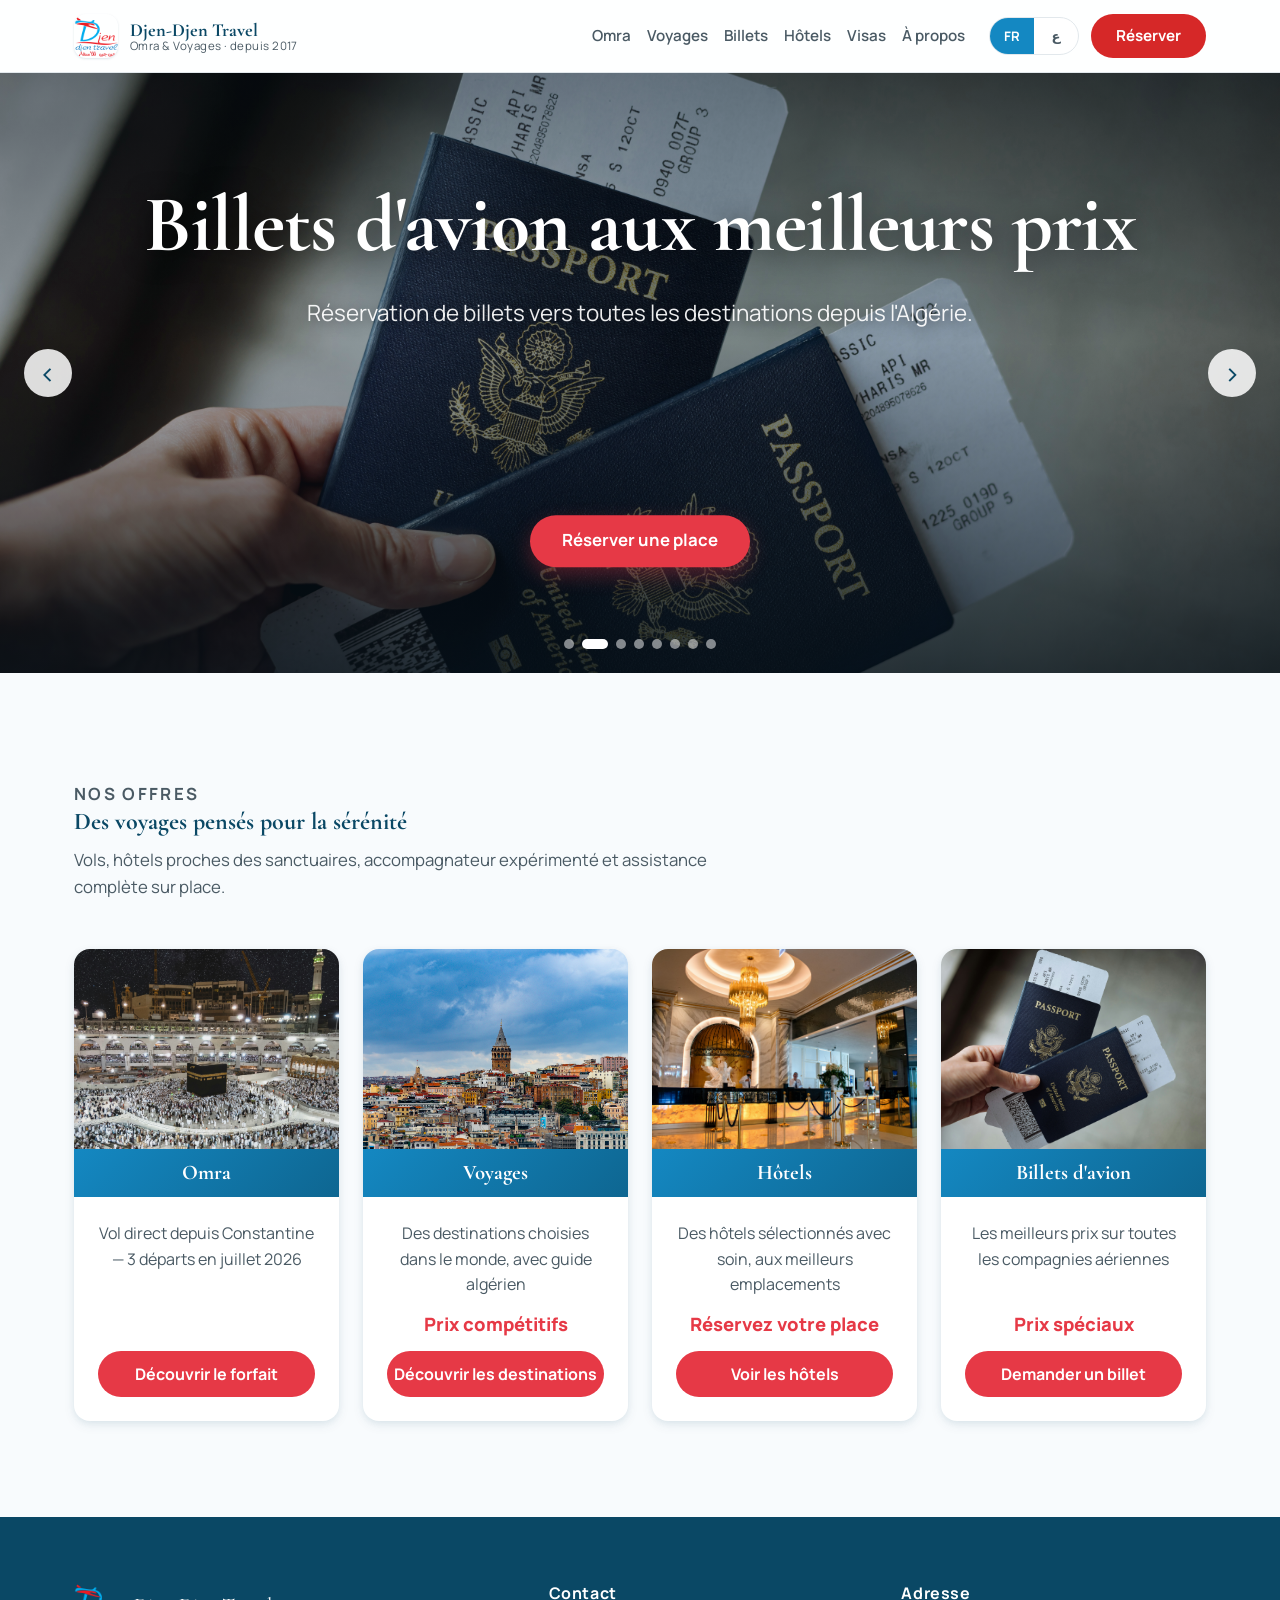
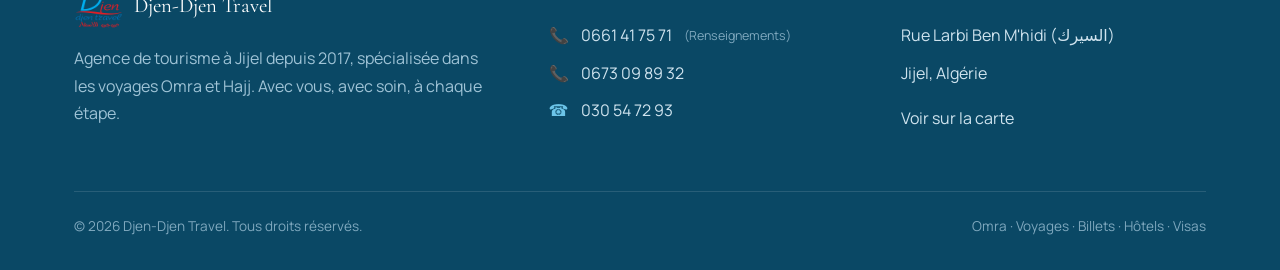
==== commit 039d059b: "Homepage: remove icon Services section; drop price from Omra card - Delete the 'خدماتنا / كل ما تحتا" ====
--- a/website/index.html
+++ b/website/index.html
@@ -143,7 +143,6 @@
             </div>
             <div class="home-offer__body">
               <p class="home-offer__desc" data-fr="Vol direct depuis Constantine — 3 départs en juillet 2026" data-ar="رحلة مباشرة من قسنطينة — 3 انطلاقات جويلية 2026">Vol direct depuis Constantine — 3 départs en juillet 2026</p>
-              <p class="home-offer__price" data-fr="À partir de 210 000 DZD" data-ar="من 210 000 DZD">À partir de 210 000 DZD</p>
               <a class="home-offer__cta" href="umrah.html" data-fr="Découvrir le forfait" data-ar="اكتشف الباقة">Découvrir le forfait</a>
             </div>
           </article>
@@ -186,38 +185,6 @@
               <a class="home-offer__cta" href="billets.html" data-fr="Demander un billet" data-ar="اطلب تذكرة">Demander un billet</a>
             </div>
           </article>
-        </div>
-      </div>
-    </section>
-
-    <!-- ===================== SERVICES ===================== -->
-    <section class="section home-services">
-      <div class="container">
-        <div class="section-head">
-          <p class="eyebrow" data-fr="Nos services" data-ar="خدماتنا">Nos services</p>
-          <h2 data-fr="Tout pour votre voyage" data-ar="كل ما تحتاجه لسفرك">Tout pour votre voyage</h2>
-        </div>
-        <div class="home-services__grid">
-          <a class="home-service" href="visas.html">
-            <span class="home-service__ic" aria-hidden="true">🛂</span>
-            <h3 data-fr="Visas" data-ar="التأشيرات">Visas</h3>
-            <p data-fr="Votre visa dans les meilleurs délais" data-ar="نحضّل فيزاك في أقل وقت">Votre visa dans les meilleurs délais</p>
-          </a>
-          <a class="home-service" href="#" data-booking data-subject-fr="Billets d'avion" data-subject-ar="طلب تذكرة سفر">
-            <span class="home-service__ic" aria-hidden="true">✈️</span>
-            <h3 data-fr="Billets d'avion" data-ar="تذاكر السفر">Billets d'avion</h3>
-            <p data-fr="Les meilleurs prix sur toutes les compagnies" data-ar="أفضل الأسعار على جميع الخطوط">Les meilleurs prix sur toutes les compagnies</p>
-          </a>
-          <a class="home-service" href="#" data-booking data-subject-fr="Réservation d'hôtel" data-subject-ar="طلب حجز فندق">
-            <span class="home-service__ic" aria-hidden="true">🏨</span>
-            <h3 data-fr="Hôtels" data-ar="الفنادق">Hôtels</h3>
-            <p data-fr="Des hôtels sélectionnés avec soin" data-ar="فنادق مختارة بعناية">Des hôtels sélectionnés avec soin</p>
-          </a>
-          <a class="home-service" href="voyages.html">
-            <span class="home-service__ic" aria-hidden="true">🌍</span>
-            <h3 data-fr="Voyages" data-ar="الرحلات السياحية">Voyages</h3>
-            <p data-fr="Des destinations partout dans le monde" data-ar="وجهات حول العالم">Des destinations partout dans le monde</p>
-          </a>
         </div>
       </div>
     </section>
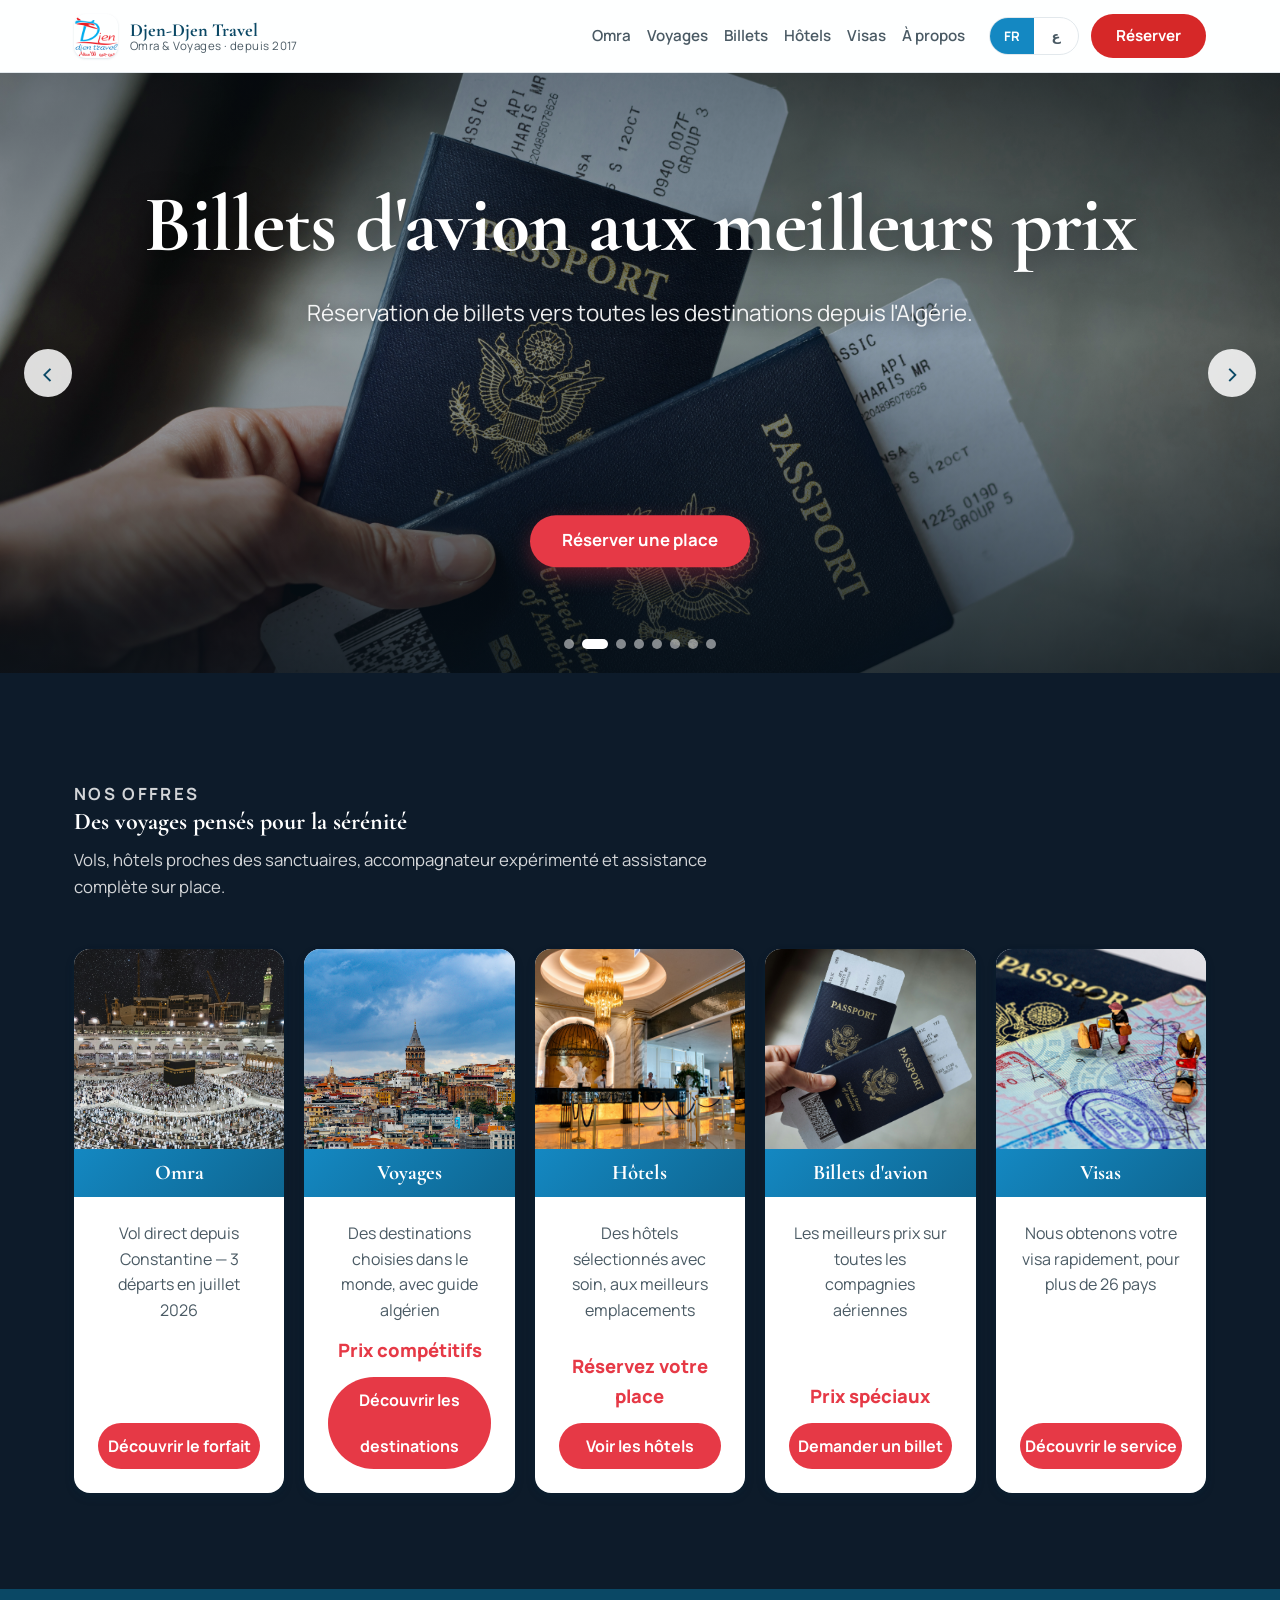
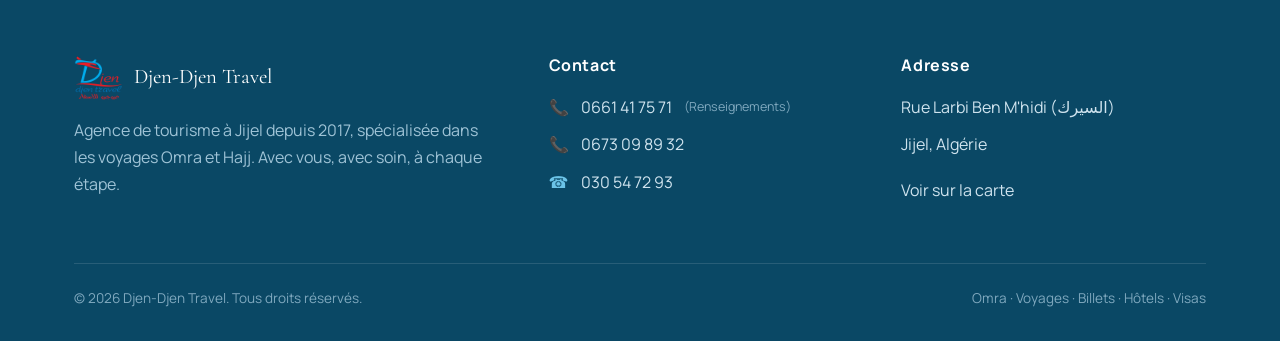
==== commit eb6e0a9d: "Homepage offers: add Visas card, dark navy section, 5-column grid - Add 5th card التأشيرات (assets/i" ====
--- a/website/index.html
+++ b/website/index.html
@@ -29,7 +29,7 @@
 
   <link rel="stylesheet" href="css/tokens.css" />
   <link rel="stylesheet" href="css/styles.css" />
-  <link rel="stylesheet" href="css/index.css?v=2" />
+  <link rel="stylesheet" href="css/index.css?v=3" />
 </head>
 <body>
 
@@ -124,7 +124,7 @@
     </section>
 
     <!-- ===================== PACKAGES ===================== -->
-    <section class="section" id="packages">
+    <section class="section home-offers-section" id="packages">
       <div class="container">
         <div class="section-head">
           <p class="eyebrow" data-fr="Nos offres" data-ar="عروضنا">Nos offres</p>
@@ -183,6 +183,18 @@
               <p class="home-offer__desc" data-fr="Les meilleurs prix sur toutes les compagnies aériennes" data-ar="أفضل الأسعار على جميع الخطوط الجوية">Les meilleurs prix sur toutes les compagnies aériennes</p>
               <p class="home-offer__price" data-fr="Prix spéciaux" data-ar="أسعار خاصة">Prix spéciaux</p>
               <a class="home-offer__cta" href="billets.html" data-fr="Demander un billet" data-ar="اطلب تذكرة">Demander un billet</a>
+            </div>
+          </article>
+
+          <!-- Visas -->
+          <article class="home-offer">
+            <div class="home-offer__media"><img src="assets/images/passport.jpg" alt="" loading="lazy" /></div>
+            <div class="home-offer__header">
+              <h3 class="home-offer__title" data-fr="Visas" data-ar="التأشيرات">Visas</h3>
+            </div>
+            <div class="home-offer__body">
+              <p class="home-offer__desc" data-fr="Nous obtenons votre visa rapidement, pour plus de 26 pays" data-ar="نحضّل فيزاك بسرعة لأكثر من 26 دولة">Nous obtenons votre visa rapidement, pour plus de 26 pays</p>
+              <a class="home-offer__cta" href="visas.html" data-fr="Découvrir le service" data-ar="اكتشف الخدمة">Découvrir le service</a>
             </div>
           </article>
         </div>
--- a/website/css/index.css
+++ b/website/css/index.css
@@ -81,8 +81,13 @@
 }
 .home-pkg__cta:hover { background: #c62f3b; box-shadow: 0 8px 20px rgba(230,57,70,.35); }
 
-/* ---------- Offers grid (4 service/offer cards) ---------- */
-.home-offers { display: grid; grid-template-columns: repeat(4, 1fr); gap: var(--sp-6); }
+/* ---------- Offers grid (service/offer cards) ---------- */
+.home-offers-section { background: #0d1b2a; }
+.home-offers-section .eyebrow { color: var(--blue-300); }
+.home-offers-section .section-head h2 { color: #fff; }
+.home-offers-section .section-head p { color: rgba(255,255,255,.82); }
+
+.home-offers { display: grid; grid-template-columns: repeat(5, 1fr); gap: var(--sp-5, 20px); }
 .home-offer {
   display: flex; flex-direction: column;
   background: var(--surface); border-radius: var(--r-lg); overflow: hidden;
@@ -134,9 +139,12 @@
 .home-service p { margin: 0; color: var(--ink-soft); font-size: .95rem; line-height: var(--lh-body); }
 
 /* ---------- Responsive ---------- */
-@media (max-width: 860px) {
+@media (max-width: 1024px) {
   .home-services__grid { grid-template-columns: repeat(2, 1fr); }
-  .home-offers { grid-template-columns: repeat(2, 1fr); }  /* 2x2 on mobile/tablet */
+  .home-offers { grid-template-columns: repeat(3, 1fr); }   /* 3 across on tablet */
+}
+@media (max-width: 680px) {
+  .home-offers { grid-template-columns: repeat(2, 1fr); }   /* 2 across on mobile */
 }
 @media (max-width: 520px) {
   .home-services__grid { grid-template-columns: 1fr; }
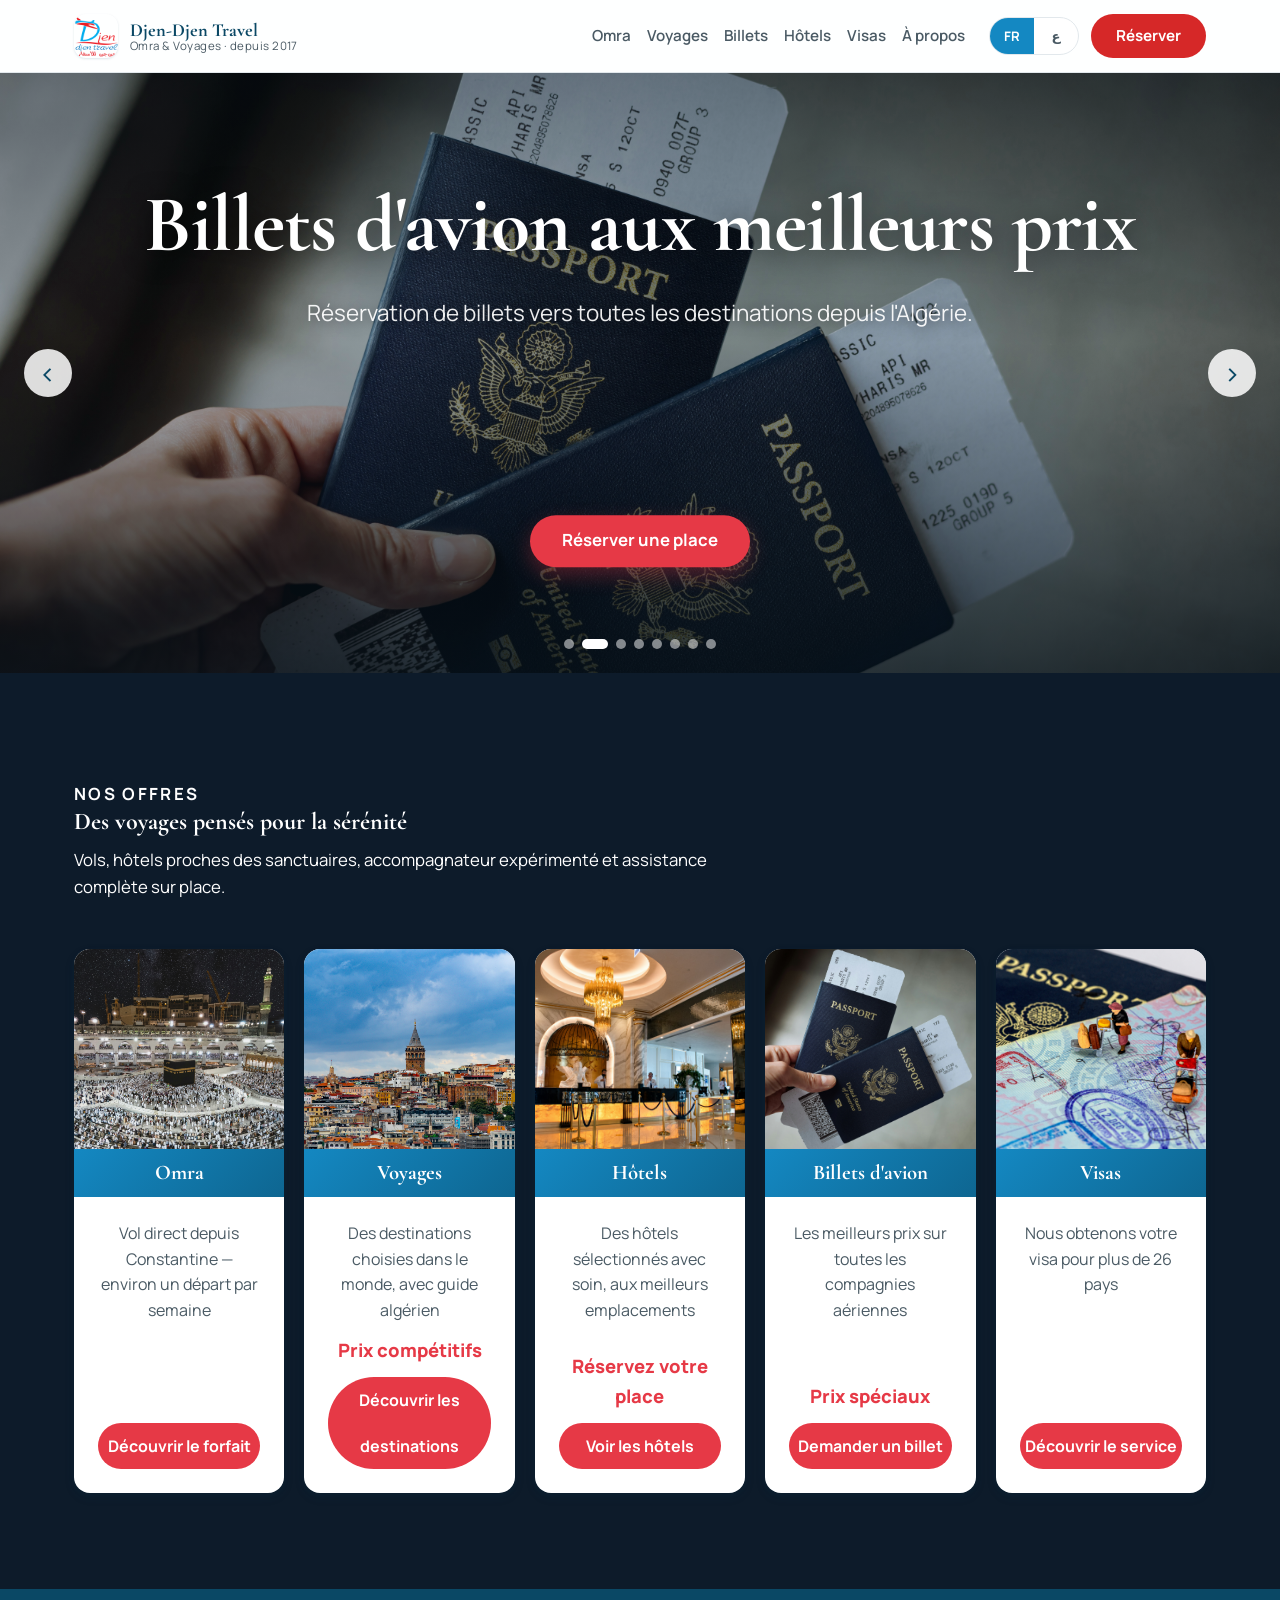
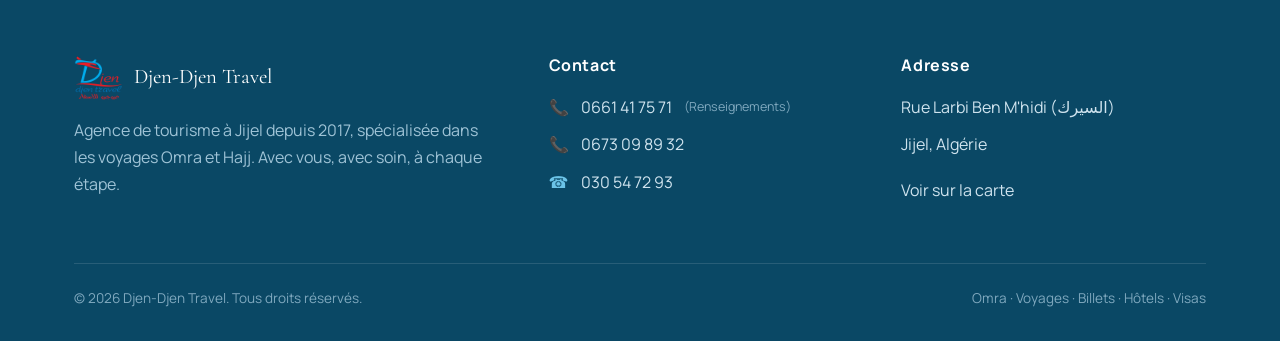
==== commit cdd67c67: "Fix invisible card descriptions + update texts - Root cause: '#packages p { color:#fff !important }'" ====
--- a/website/index.html
+++ b/website/index.html
@@ -27,9 +27,9 @@
   <link rel="preconnect" href="https://fonts.gstatic.com" crossorigin />
   <link href="https://fonts.googleapis.com/css2?family=Cormorant+Garamond:wght@500;600;700&family=Manrope:wght@400;500;600;700;800&family=Amiri:wght@400;700&family=Tajawal:wght@400;500;700&display=swap" rel="stylesheet" />
 
-  <link rel="stylesheet" href="css/tokens.css" />
-  <link rel="stylesheet" href="css/styles.css" />
-  <link rel="stylesheet" href="css/index.css?v=3" />
+  <link rel="stylesheet" href="css/tokens.css?v=100" />
+  <link rel="stylesheet" href="css/styles.css?v=100" />
+  <link rel="stylesheet" href="css/index.css?v=100" />
 </head>
 <body>
 
@@ -142,7 +142,7 @@
               <h3 class="home-offer__title" data-fr="Omra" data-ar="العمرة">Omra</h3>
             </div>
             <div class="home-offer__body">
-              <p class="home-offer__desc" data-fr="Vol direct depuis Constantine — 3 départs en juillet 2026" data-ar="رحلة مباشرة من قسنطينة — 3 انطلاقات جويلية 2026">Vol direct depuis Constantine — 3 départs en juillet 2026</p>
+              <p class="home-offer__desc" data-fr="Vol direct depuis Constantine — environ un départ par semaine" data-ar="رحلاة مباشرة من قسنطينة — بمعدل رحلة كل أسبوع">Vol direct depuis Constantine — environ un départ par semaine</p>
               <a class="home-offer__cta" href="umrah.html" data-fr="Découvrir le forfait" data-ar="اكتشف الباقة">Découvrir le forfait</a>
             </div>
           </article>
@@ -193,7 +193,7 @@
               <h3 class="home-offer__title" data-fr="Visas" data-ar="التأشيرات">Visas</h3>
             </div>
             <div class="home-offer__body">
-              <p class="home-offer__desc" data-fr="Nous obtenons votre visa rapidement, pour plus de 26 pays" data-ar="نحضّل فيزاك بسرعة لأكثر من 26 دولة">Nous obtenons votre visa rapidement, pour plus de 26 pays</p>
+              <p class="home-offer__desc" data-fr="Nous obtenons votre visa pour plus de 26 pays" data-ar="نحضّل فيزاك لأكثر من 26 دولة">Nous obtenons votre visa pour plus de 26 pays</p>
               <a class="home-offer__cta" href="visas.html" data-fr="Découvrir le service" data-ar="اكتشف الخدمة">Découvrir le service</a>
             </div>
           </article>
--- a/website/css/index.css
+++ b/website/css/index.css
@@ -87,6 +87,25 @@
 .home-offers-section .section-head h2 { color: #fff; }
 .home-offers-section .section-head p { color: rgba(255,255,255,.82); }
 
+/* Force dark offers section (overrides any cached/base styles) */
+.section--offers, #packages, .section:has(.grid-cards) {
+  background-color: #0d1b2a !important;
+}
+
+.section--offers .section-head,
+.section--offers h2,
+.section--offers p,
+#packages .section-head,
+#packages h2,
+#packages .section-head p {
+  color: #ffffff !important;
+}
+
+/* Card text lives on white cards — keep it readable (not white) */
+#packages .home-offer__title { color: #ffffff !important; }   /* on blue header */
+#packages .home-offer__desc  { color: var(--ink-soft) !important; }
+#packages .home-offer__price { color: #E63946 !important; }
+
 .home-offers { display: grid; grid-template-columns: repeat(5, 1fr); gap: var(--sp-5, 20px); }
 .home-offer {
   display: flex; flex-direction: column;
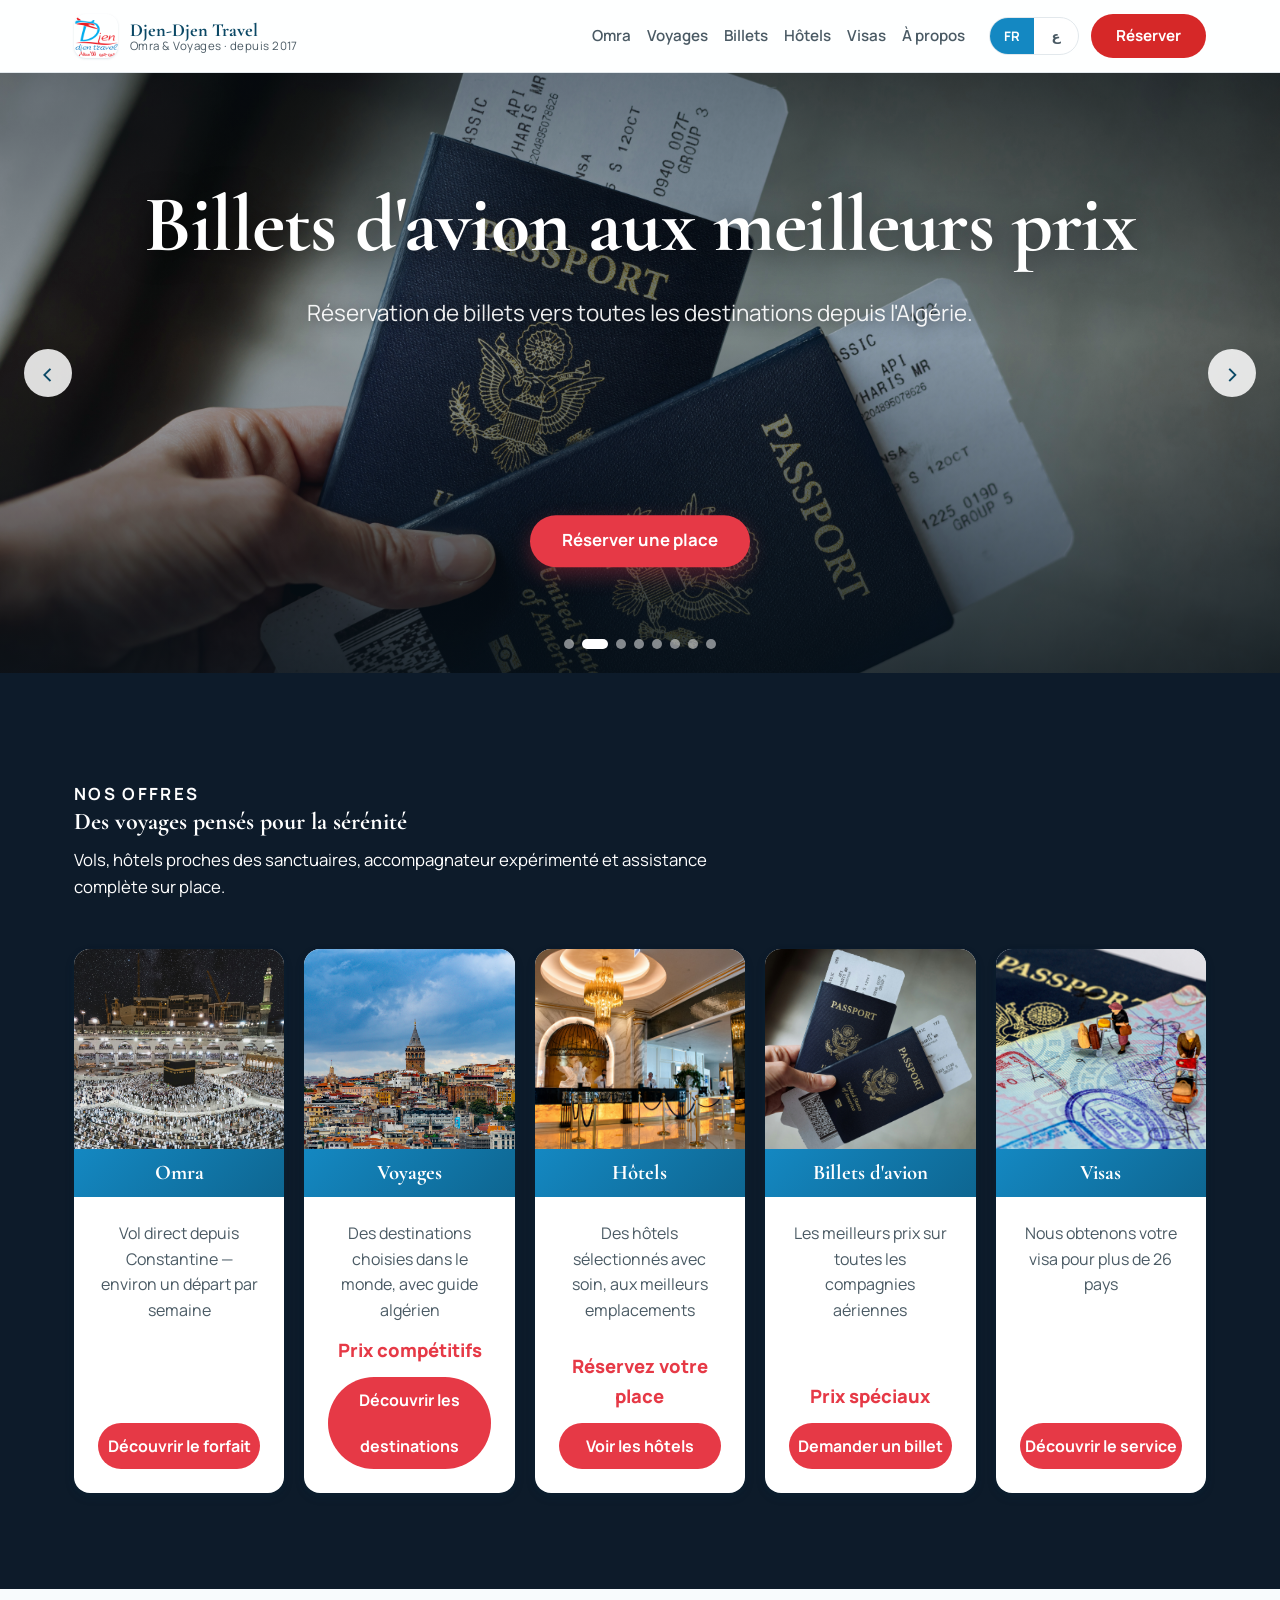
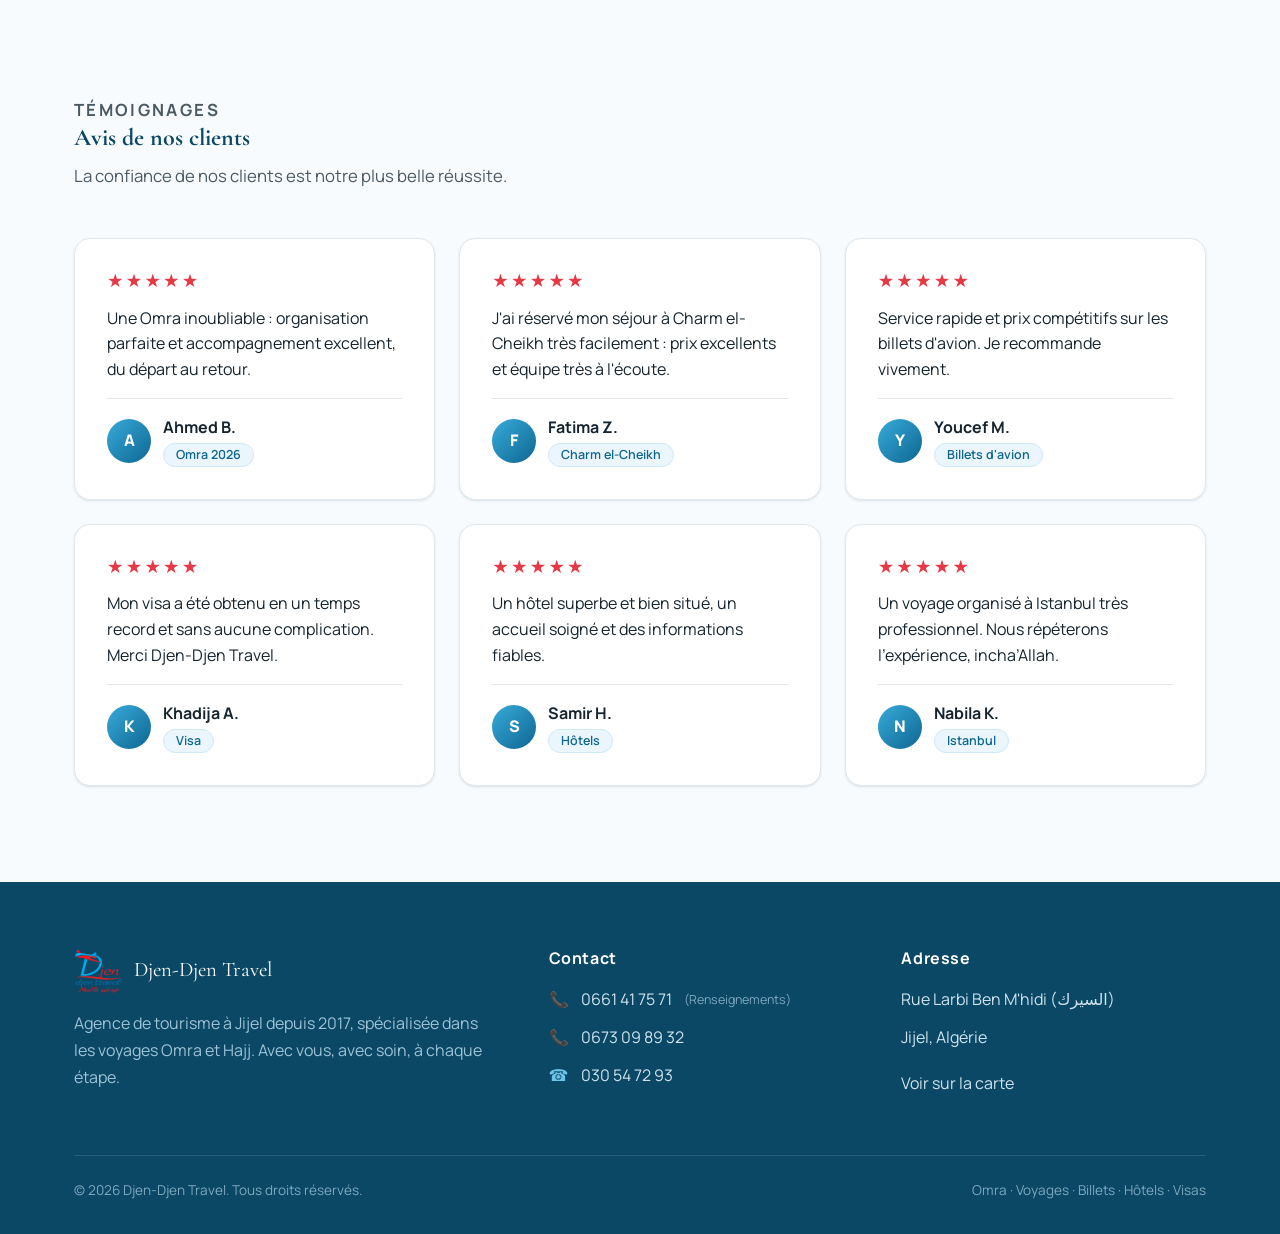
==== commit 80095ea8: "Add 'آراء الزبائن' customer testimonials section to homepage - New reviews section between the offer" ====
--- a/website/index.html
+++ b/website/index.html
@@ -29,7 +29,7 @@
 
   <link rel="stylesheet" href="css/tokens.css?v=100" />
   <link rel="stylesheet" href="css/styles.css?v=100" />
-  <link rel="stylesheet" href="css/index.css?v=100" />
+  <link rel="stylesheet" href="css/index.css?v=101" />
 </head>
 <body>
 
@@ -201,6 +201,108 @@
       </div>
     </section>
 
+    <!-- ===================== CUSTOMER REVIEWS (آراء الزبائن) ===================== -->
+    <!--
+      Testimonials — PLACEHOLDER content, to be replaced with real reviews.
+      To add / edit a review, copy one <article class="review-card"> block and change:
+        • stars  : number of ★ inside .review-card__stars (+ aria-label)
+        • quote  : .review-card__quote  (data-fr / data-ar)
+        • avatar : .review-card__avatar (single initial, data-fr / data-ar)
+        • name   : .review-card__name   (data-fr / data-ar)
+        • tag    : .review-card__tag    (data-fr / data-ar) — service / destination
+    -->
+    <section class="section home-reviews">
+      <div class="container">
+        <div class="section-head">
+          <p class="eyebrow" data-fr="Témoignages" data-ar="شهادات عملائنا">Témoignages</p>
+          <h2 data-fr="Avis de nos clients" data-ar="آراء الزبائن">Avis de nos clients</h2>
+          <p data-fr="La confiance de nos clients est notre plus belle réussite." data-ar="ثقة عملائنا هي أكبر إنجاز لنا.">La confiance de nos clients est notre plus belle réussite.</p>
+        </div>
+
+        <div class="home-reviews__grid">
+
+          <!-- Review 1 -->
+          <article class="review-card">
+            <div class="review-card__stars" role="img" aria-label="5/5">★★★★★</div>
+            <p class="review-card__quote" data-fr="Une Omra inoubliable : organisation parfaite et accompagnement excellent, du départ au retour." data-ar="تجربة عمرة لا تُنسى، تنظيم محكم ومرافقة ممتازة من أول خطوة إلى العودة.">Une Omra inoubliable : organisation parfaite et accompagnement excellent, du départ au retour.</p>
+            <div class="review-card__foot">
+              <span class="review-card__avatar" aria-hidden="true" data-fr="A" data-ar="أ">A</span>
+              <div class="review-card__meta">
+                <span class="review-card__name" data-fr="Ahmed B." data-ar="أحمد. ب">Ahmed B.</span>
+                <span class="review-card__tag" data-fr="Omra 2026" data-ar="عمرة 2026">Omra 2026</span>
+              </div>
+            </div>
+          </article>
+
+          <!-- Review 2 -->
+          <article class="review-card">
+            <div class="review-card__stars" role="img" aria-label="5/5">★★★★★</div>
+            <p class="review-card__quote" data-fr="J'ai réservé mon séjour à Charm el-Cheikh très facilement : prix excellents et équipe très à l'écoute." data-ar="حجزت رحلتي إلى شرم الشيخ بكل سهولة، الأسعار ممتازة والفريق متعاون جداً.">J'ai réservé mon séjour à Charm el-Cheikh très facilement : prix excellents et équipe très à l'écoute.</p>
+            <div class="review-card__foot">
+              <span class="review-card__avatar" aria-hidden="true" data-fr="F" data-ar="ف">F</span>
+              <div class="review-card__meta">
+                <span class="review-card__name" data-fr="Fatima Z." data-ar="فاطمة. ز">Fatima Z.</span>
+                <span class="review-card__tag" data-fr="Charm el-Cheikh" data-ar="شرم الشيخ">Charm el-Cheikh</span>
+              </div>
+            </div>
+          </article>
+
+          <!-- Review 3 -->
+          <article class="review-card">
+            <div class="review-card__stars" role="img" aria-label="5/5">★★★★★</div>
+            <p class="review-card__quote" data-fr="Service rapide et prix compétitifs sur les billets d'avion. Je recommande vivement." data-ar="خدمة سريعة وأسعار تنافسية على تذاكر الطيران، أنصح بها بشدّة.">Service rapide et prix compétitifs sur les billets d'avion. Je recommande vivement.</p>
+            <div class="review-card__foot">
+              <span class="review-card__avatar" aria-hidden="true" data-fr="Y" data-ar="ي">Y</span>
+              <div class="review-card__meta">
+                <span class="review-card__name" data-fr="Youcef M." data-ar="يوسف. م">Youcef M.</span>
+                <span class="review-card__tag" data-fr="Billets d'avion" data-ar="تذاكر سفر">Billets d'avion</span>
+              </div>
+            </div>
+          </article>
+
+          <!-- Review 4 -->
+          <article class="review-card">
+            <div class="review-card__stars" role="img" aria-label="5/5">★★★★★</div>
+            <p class="review-card__quote" data-fr="Mon visa a été obtenu en un temps record et sans aucune complication. Merci Djen-Djen Travel." data-ar="استخرجت تأشيرتي في وقت قياسي وبدون أي تعقيد، شكراً جن جن للسياحة.">Mon visa a été obtenu en un temps record et sans aucune complication. Merci Djen-Djen Travel.</p>
+            <div class="review-card__foot">
+              <span class="review-card__avatar" aria-hidden="true" data-fr="K" data-ar="خ">K</span>
+              <div class="review-card__meta">
+                <span class="review-card__name" data-fr="Khadija A." data-ar="خديجة. ع">Khadija A.</span>
+                <span class="review-card__tag" data-fr="Visa" data-ar="تأشيرة">Visa</span>
+              </div>
+            </div>
+          </article>
+
+          <!-- Review 5 -->
+          <article class="review-card">
+            <div class="review-card__stars" role="img" aria-label="5/5">★★★★★</div>
+            <p class="review-card__quote" data-fr="Un hôtel superbe et bien situé, un accueil soigné et des informations fiables." data-ar="فندق رائع وقريب من كل شيء، تعامل راقٍ ومصداقية في المعلومات.">Un hôtel superbe et bien situé, un accueil soigné et des informations fiables.</p>
+            <div class="review-card__foot">
+              <span class="review-card__avatar" aria-hidden="true" data-fr="S" data-ar="س">S</span>
+              <div class="review-card__meta">
+                <span class="review-card__name" data-fr="Samir H." data-ar="سمير. ح">Samir H.</span>
+                <span class="review-card__tag" data-fr="Hôtels" data-ar="فنادق">Hôtels</span>
+              </div>
+            </div>
+          </article>
+
+          <!-- Review 6 -->
+          <article class="review-card">
+            <div class="review-card__stars" role="img" aria-label="5/5">★★★★★</div>
+            <p class="review-card__quote" data-fr="Un voyage organisé à Istanbul très professionnel. Nous répéterons l'expérience, incha’Allah." data-ar="رحلة منظّمة إلى إسطنبول بكل احترافية، سنكرّر التجربة بالتأكيد إن شاء الله.">Un voyage organisé à Istanbul très professionnel. Nous répéterons l'expérience, incha’Allah.</p>
+            <div class="review-card__foot">
+              <span class="review-card__avatar" aria-hidden="true" data-fr="N" data-ar="ن">N</span>
+              <div class="review-card__meta">
+                <span class="review-card__name" data-fr="Nabila K." data-ar="نبيلة. ك">Nabila K.</span>
+                <span class="review-card__tag" data-fr="Istanbul" data-ar="إسطنبول">Istanbul</span>
+              </div>
+            </div>
+          </article>
+
+        </div>
+      </div>
+    </section>
+
   </main>
 
   <!-- ===================== FOOTER ===================== -->
@@ -247,6 +349,6 @@
   <script>UPLOADCARE_PUBLIC_KEY = "7f2d6ea226a5ab97ef6e";</script>
   <script src="https://ucarecdn.com/libs/widget/3.x/uploadcare.full.min.js" charset="utf-8"></script>
   <script src="js/main.js"></script>
-  <script src="js/booking.js?v=3"></script>
+  <script src="js/booking.js?v=5"></script>
 </body>
 </html>
--- a/website/css/styles.css
+++ b/website/css/styles.css
@@ -522,6 +522,8 @@
 .request-form > p.request-form__intro { color: var(--ink-soft); margin: 0 0 var(--sp-6); }
 
 .field-row { display: grid; grid-template-columns: 1fr 1fr; gap: var(--sp-4); }
+.field-row--3 { grid-template-columns: 1fr 1fr 1fr; }
+@media (max-width: 560px) { .field-row--3 { grid-template-columns: 1fr; } }
 
 select.input { appearance: none; background-image:
   linear-gradient(45deg, transparent 50%, var(--ink-soft) 50%),
--- a/website/css/index.css
+++ b/website/css/index.css
@@ -157,13 +157,44 @@
 .home-service h3 { margin: 0; font-size: 1.2rem; color: var(--ink); }
 .home-service p { margin: 0; color: var(--ink-soft); font-size: .95rem; line-height: var(--lh-body); }
 
+/* ---------- Customer reviews / testimonials ---------- */
+.home-reviews__grid { display: grid; grid-template-columns: repeat(3, 1fr); gap: var(--sp-6); }
+.review-card {
+  display: flex; flex-direction: column; gap: var(--sp-4);
+  background: var(--surface); border: 1px solid var(--line);
+  border-radius: var(--r-lg); padding: var(--sp-8);
+  box-shadow: var(--shadow-sm);
+  transition: transform .16s, box-shadow .16s;
+}
+.review-card:hover { transform: translateY(-4px); box-shadow: var(--shadow-lg); }
+.review-card__stars { color: #E63946; font-size: 1.15rem; letter-spacing: .12em; line-height: 1; }
+.review-card__quote { margin: 0; flex: 1; color: var(--ink); line-height: var(--lh-body); }
+.review-card__foot { display: flex; align-items: center; gap: var(--sp-3); border-top: 1px solid var(--line); padding-top: var(--sp-4); }
+.review-card__avatar {
+  flex: none; width: 44px; height: 44px; border-radius: 50%;
+  display: inline-flex; align-items: center; justify-content: center;
+  font-weight: 800; color: #fff; font-family: var(--font-text);
+  background: linear-gradient(135deg, var(--blue-400), var(--blue-700));
+}
+.review-card__meta { display: flex; flex-direction: column; gap: 2px; }
+.review-card__name { font-weight: 700; color: var(--ink); }
+.review-card__tag {
+  align-self: flex-start; font-size: .78rem; font-weight: 600;
+  color: var(--blue-700); background: var(--blue-50); border: 1px solid var(--blue-100);
+  border-radius: var(--r-pill); padding: 1px var(--sp-3);
+}
+
 /* ---------- Responsive ---------- */
 @media (max-width: 1024px) {
   .home-services__grid { grid-template-columns: repeat(2, 1fr); }
   .home-offers { grid-template-columns: repeat(3, 1fr); }   /* 3 across on tablet */
+  .home-reviews__grid { grid-template-columns: repeat(2, 1fr); }
 }
 @media (max-width: 680px) {
   .home-offers { grid-template-columns: repeat(2, 1fr); }   /* 2 across on mobile */
+}
+@media (max-width: 560px) {
+  .home-reviews__grid { grid-template-columns: 1fr; }
 }
 @media (max-width: 520px) {
   .home-services__grid { grid-template-columns: 1fr; }
